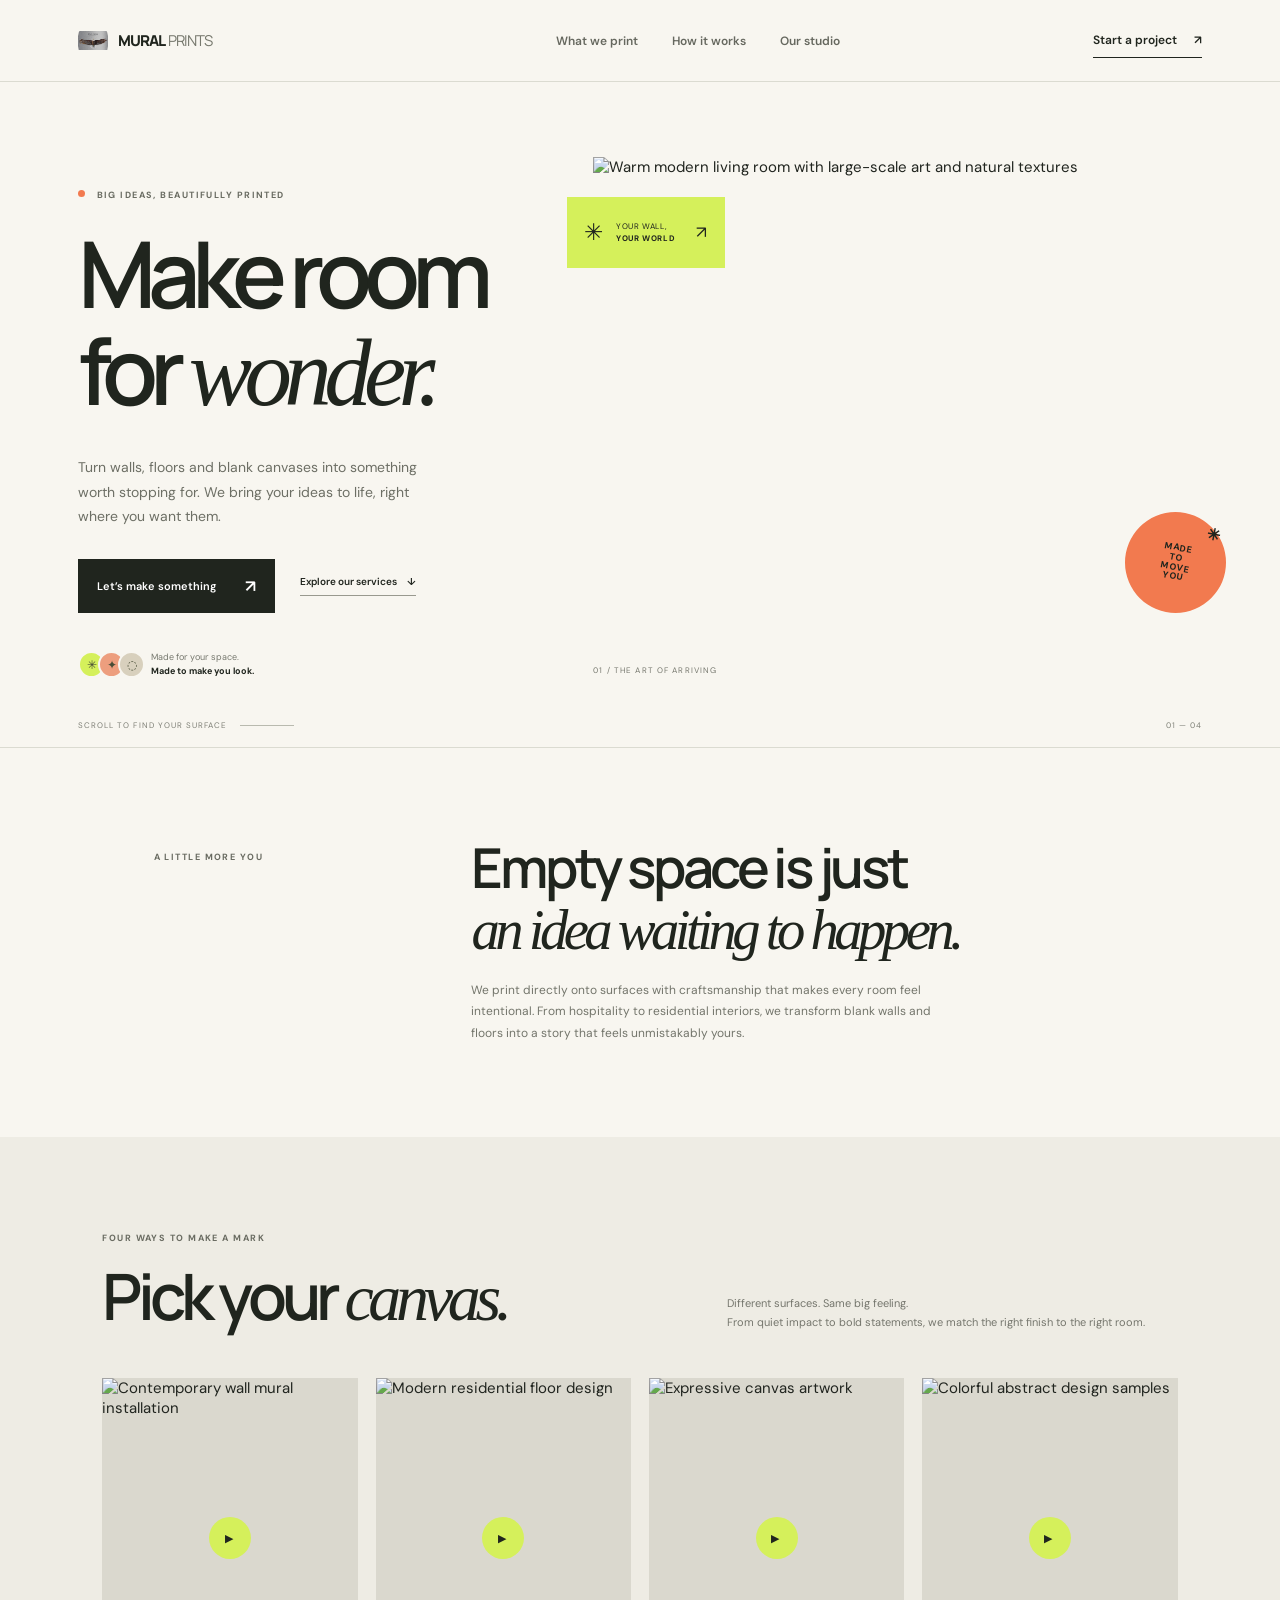
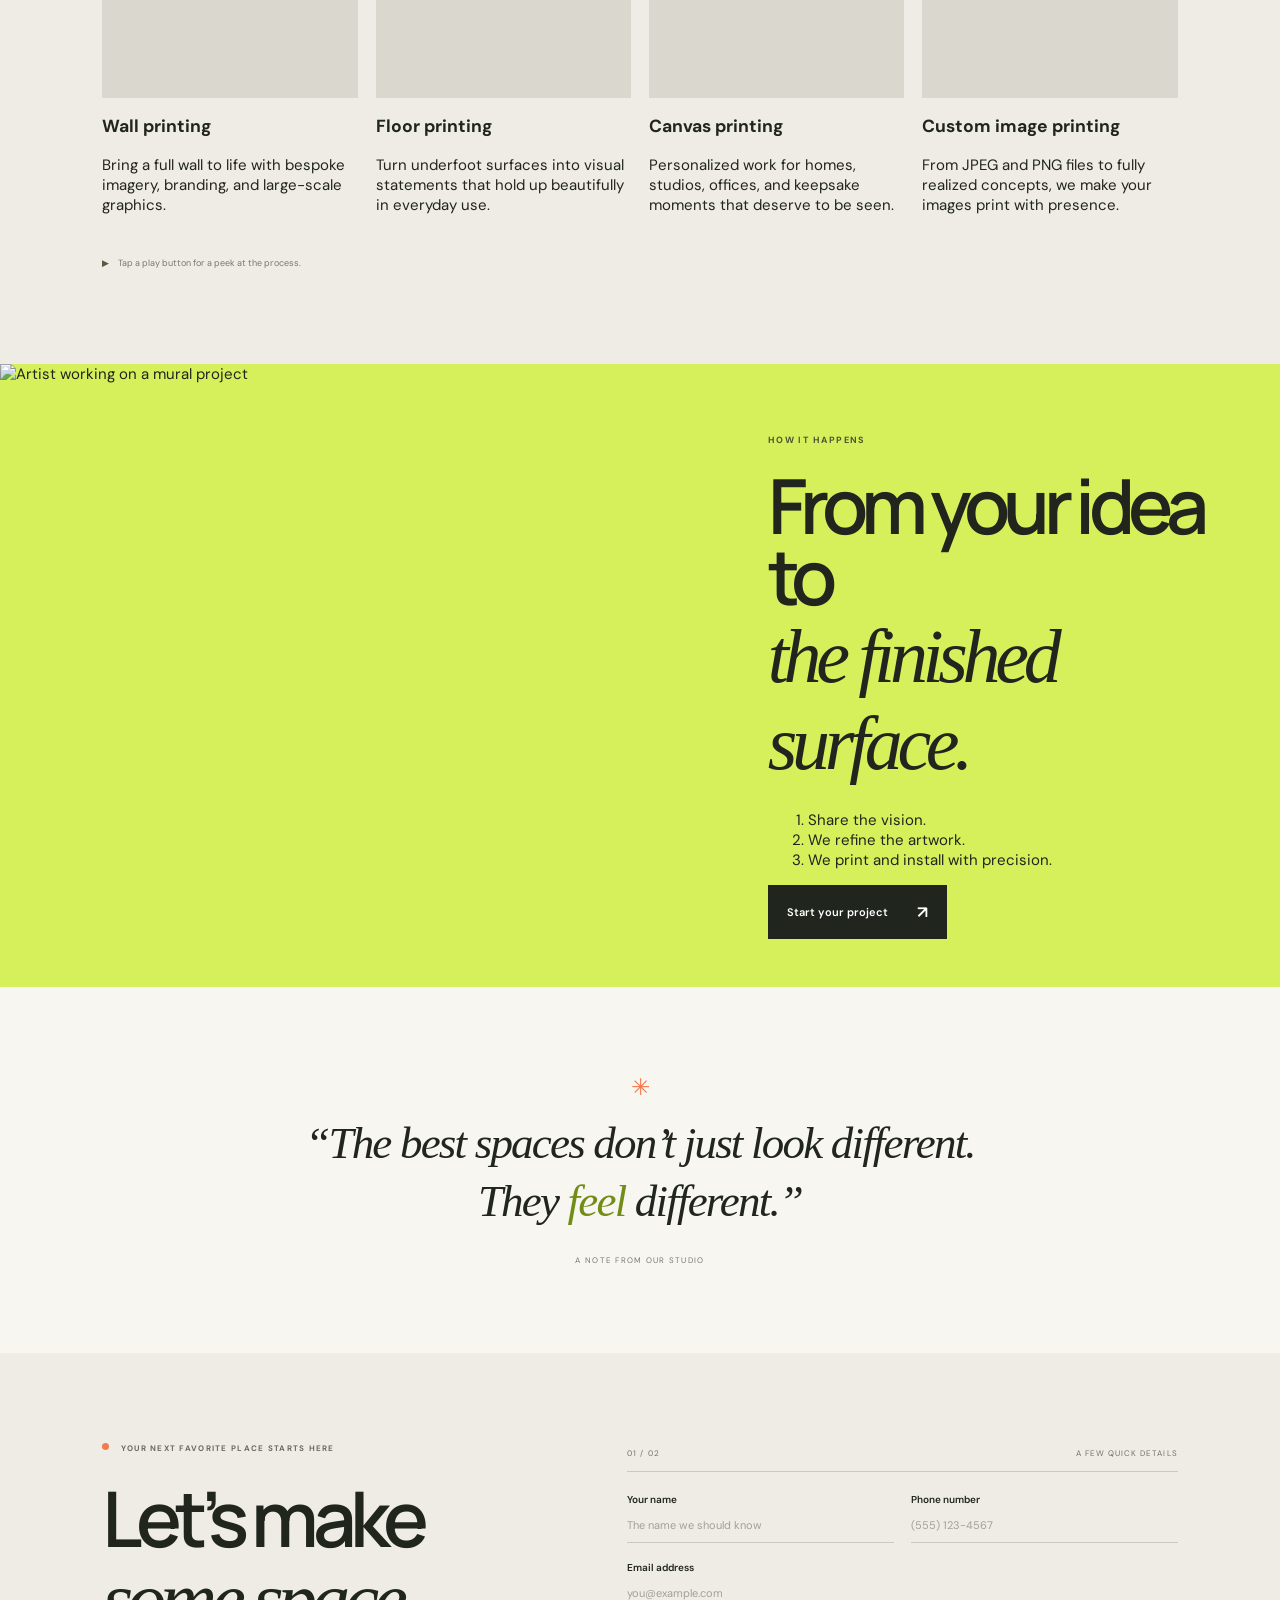
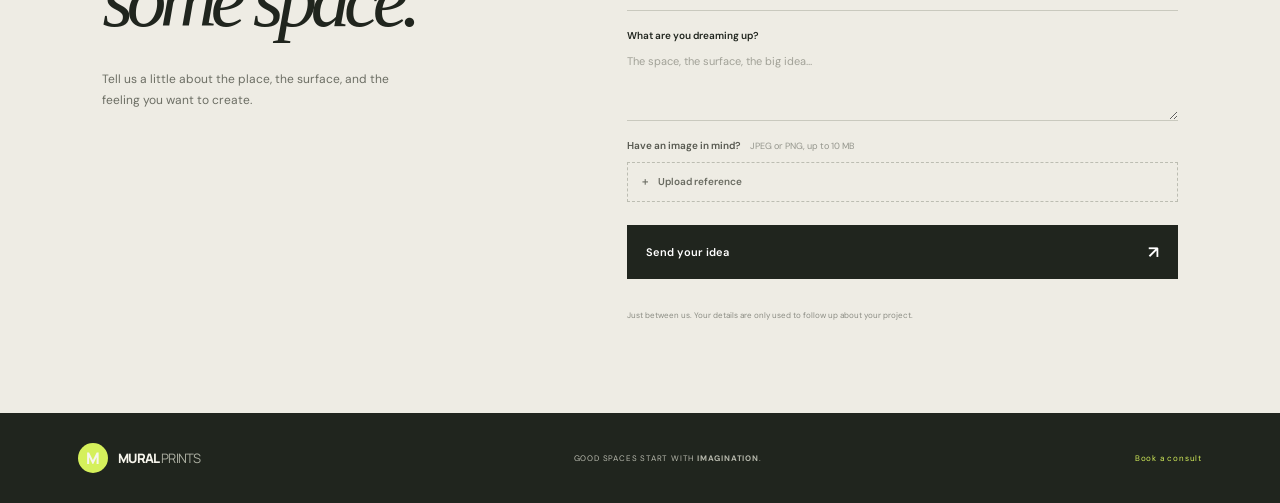
==== index.html @ 048e26c7 "Update index.html" ====
<!doctype html>
<html lang="en">
<head>
  <meta charset="utf-8">
  <meta name="viewport" content="width=device-width, initial-scale=1">
  <meta name="theme-color" content="#f8f6f0">
  <meta name="description" content="Make your space unforgettable with custom wall printing, floor printing, canvas prints and JPEG or PNG image printing for homes, businesses and events.">
  <meta name="robots" content="index,follow,max-image-preview:large">
  <meta name="google-site-verification" content="SPUwpQ3qnTfaF0KHUL4srPSR6LmyElLJJdgHsEzLE5g" />
  <meta property="og:type" content="website">
  <meta property="og:site_name" content="Mural Prints">
  <meta property="og:title" content="Mural Prints — Custom Wall, Floor & Canvas Printing">
  <meta property="og:description" content="Turn walls, floors and blank canvases into something worth stopping for. Bring your image or your big idea.">
  <meta property="og:image" content="https://images.unsplash.com/photo-1600210492486-724fe5c67fb0?auto=format&fit=crop&w=1200&h=630&q=85">
  <meta name="twitter:card" content="summary_large_image">
  <!-- Replace with the final public website URL before launch. -->
  <link rel="canonical" href="https://mural-prints.com/">
  <title>Mural Prints | Custom Wall, Floor &amp; Canvas Printing</title>
  <script type="application/ld+json">
  {
    "@context": "https://schema.org",
    "@type": "HomeAndConstructionBusiness",
    "name": "Mural Prints",
    "description": "Custom wall printing, floor printing, canvas printing and image printing for homes, businesses and events.",
    "url": "https://mural-prints.com/",
    "image": "https://images.unsplash.com/photo-1600210492486-724fe5c67fb0?auto=format&fit=crop&w=1200&h=630&q=85",
    "priceRange": "$$",
    "hasOfferCatalog": {
      "@type": "OfferCatalog",
      "name": "Custom printing services",
      "itemListElement": [
        {"@type":"Offer","itemOffered":{"@type":"Service","name":"Wall printing","description":"Custom artwork printed directly on interior walls.","subjectOf":{"@type":"VideoObject","name":"Wall printing — a new perspective","contentUrl":"https://mural-prints.com/videos/Car.mp4"}}},
        {"@type":"Offer","itemOffered":{"@type":"Service","name":"Floor printing","description":"Custom artwork printed on suitable floor surfaces.","subjectOf":{"@type":"VideoObject","name":"Floor printing — make every step count","contentUrl":"https://mural-prints.com/videos/Floral.mp4"}}},
        {"@type":"Offer","itemOffered":{"@type":"Service","name":"Canvas printing","description":"Personalized artwork and photos printed on canvas.","subjectOf":{"@type":"VideoObject","name":"Canvas printing — art made personal","contentUrl":"https://mural-prints.com/videos/Horses.mp4"}}},
        {"@type":"Offer","itemOffered":{"@type":"Service","name":"Custom image printing","description":"Custom printing from customer-supplied JPEG and PNG images.","subjectOf":{"@type":"VideoObject","name":"Custom printing — your image, your way","contentUrl":"https://mural-prints.com/videos/Spiderman.MP4"}}}
      ]
    }
  }
  </script>
  <link rel="preconnect" href="https://fonts.googleapis.com">
  <link rel="preconnect" href="https://fonts.gstatic.com" crossorigin>
  <link href="https://fonts.googleapis.com/css2?family=DM+Sans:wght@400;500;600;700&family=Manrope:wght@400;500;600;700;800&display=swap" rel="stylesheet">
  <link rel="stylesheet" href="styles.css">
  <link rel="stylesheet" href="modal-styles.css">
</head>
<body>
  <header class="site-header">
    
    <a class="brand" href="#home" aria-label="Mural Prints home"><img src="images/Eagle_GrayBG.jpg" alt="Mural Prints eagle logo" style="width:30px;height:30px;object-fit:contain;border-radius:10px;display:block;"><span>MURAL<span class="brand-light">PRINTS</span></span></a>
    <nav class="main-nav" aria-label="Main navigation"><a href="#services">What we print</a><a href="#process">How it works</a><a href="#about">Our studio</a></nav>
    <a class="header-cta" href="#inquiry">Start a project <span aria-hidden="true">↗</span></a>
    <button class="menu-toggle" aria-label="Open navigation" aria-expanded="false"><span></span><span></span></button>
  </header>

  <main>
    <section class="hero" id="home">
      <div class="hero-copy">
        <p class="eyebrow"><span class="eyebrow-dot"></span> BIG IDEAS, BEAUTIFULLY PRINTED</p>
        <h1>Make room<br>for <span>wonder.</span></h1>
        <p class="hero-text">Turn walls, floors and blank canvases into something worth stopping for. We bring your ideas to life, right where you want them.</p>
        <div class="hero-actions"><a class="button button-dark" href="#inquiry">Let’s make something <span>↗</span></a><a class="text-link" href="#services">Explore our services <span>↓</span></a></div>
        <div class="hero-note"><div class="avatar-stack"><span>✳</span><span>✦</span><span>◌</span></div><span>Made for your space.<br><strong>Made to make you look.</strong></span></div>
      </div>
      <div class="hero-art" aria-label="Colorful mural artwork on an interior wall">
        <img src="https://images.unsplash.com/photo-1600210492486-724fe5c67fb0?auto=format&fit=crop&w=1500&q=85" alt="Warm modern living room with large-scale art and natural textures">
        <div class="art-label"><span class="label-star">✳</span><span>YOUR WALL,<br><strong>YOUR WORLD</strong></span><span class="label-arrow">↗</span></div>
        <div class="hero-stamp"><span>MADE<br>TO<br>MOVE<br>YOU</span><span class="stamp-spark">✳</span></div>
        <div class="image-caption">01 / THE ART OF ARRIVING</div>
      </div>
      <div class="hero-bottom"><span>SCROLL TO FIND YOUR SURFACE</span><span class="scroll-line"></span><span>01 — 04</span></div>
    </section>

    <section class="intro strip" id="about"><p class="eyebrow">A LITTLE MORE YOU</p><div><h2>Empty space is just<br><span>an idea waiting to happen.</span></h2><p>We print directly onto surfaces with craftsmanship that makes every room feel intentional. From hospitality to residential interiors, we transform blank walls and floors into a story that feels unmistakably yours.</p></div></section>

    <section class="services section-pad" id="services" aria-labelledby="services-title">
      <div class="section-heading"><div><p class="eyebrow">FOUR WAYS TO MAKE A MARK</p><h2 id="services-title">Pick your <span>canvas.</span></h2></div><p>Different surfaces. Same big feeling.<br>From quiet impact to bold statements, we match the right finish to the right room.</p></div>
      <div class="service-grid">
        <article class="service-card service-wall"><div class="service-photo"><img src="https://images.unsplash.com/photo-1616486338812-3dadae4b4ace?auto=format&fit=crop&w=1000&q=85" alt="Contemporary wall mural installation"><button class="play-button" type="button" data-video="wall" aria-label="Play wall printing video">▶</button></div><div class="service-copy"><h3>Wall printing</h3><p>Bring a full wall to life with bespoke imagery, branding, and large-scale graphics.</p></div></article>
        <article class="service-card service-floor"><div class="service-photo"><img src="https://images.unsplash.com/photo-1600607687939-ce8a6c25118c?auto=format&fit=crop&w=1000&q=85" alt="Modern residential floor design"><button class="play-button" type="button" data-video="floor" aria-label="Play floor printing video">▶</button></div><div class="service-copy"><h3>Floor printing</h3><p>Turn underfoot surfaces into visual statements that hold up beautifully in everyday use.</p></div></article>
        <article class="service-card service-canvas"><div class="service-photo"><img src="https://images.unsplash.com/photo-1579783902614-a3fb3927b6a5?auto=format&fit=crop&w=1000&q=85" alt="Expressive canvas artwork"><button class="play-button" type="button" data-video="canvas" aria-label="Play canvas printing video">▶</button></div><div class="service-copy"><h3>Canvas printing</h3><p>Personalized work for homes, studios, offices, and keepsake moments that deserve to be seen.</p></div></article>
        <article class="service-card service-custom"><div class="service-photo"><img src="https://images.unsplash.com/photo-1549490349-8643362247b5?auto=format&fit=crop&w=1000&q=85" alt="Colorful abstract design samples"><button class="play-button" type="button" data-video="custom" aria-label="Play custom image printing video">▶</button></div><div class="service-copy"><h3>Custom image printing</h3><p>From JPEG and PNG files to fully realized concepts, we make your images print with presence.</p></div></article>
      </div>
      <p class="video-note"><span class="play-mini">▶</span> Tap a play button for a peek at the process.</p>
    </section>

    <section class="feature" id="process"><div class="feature-image"><img src="https://images.unsplash.com/photo-1561214115-f2f134cc4912?auto=format&fit=crop&w=1300&q=85" alt="Artist working on a mural project"></div><div class="feature-copy"><p class="eyebrow">HOW IT HAPPENS</p><h2>From your idea to<br><span>the finished surface.</span></h2><ol><li>Share the vision.</li><li>We refine the artwork.</li><li>We print and install with precision.</li></ol><a class="button button-dark" href="#inquiry">Start your project <span>↗</span></a></div></section>

    <section class="statement"><span class="statement-star">✳</span><p>“The best spaces don’t just look different.<br>They <em>feel</em> different.”</p><span class="statement-sign">A NOTE FROM OUR STUDIO</span></section>

    <section class="inquiry section-pad" id="inquiry">
      <div class="inquiry-intro"><p class="eyebrow"><span class="eyebrow-dot"></span> YOUR NEXT FAVORITE PLACE STARTS HERE</p><h2>Let’s make<br><span>some space.</span></h2><p>Tell us a little about the place, the surface, and the feeling you want to create.</p></div>
      <form class="inquiry-form" id="inquiry-form">
        <div class="form-heading"><span>01 / 02</span><span>A FEW QUICK DETAILS</span></div>
        <div class="form-row"><label>Your name<input name="name" type="text" placeholder="The name we should know" autocomplete="name" required></label><label>Phone number<input name="phone" type="tel" placeholder="(555) 123-4567" autocomplete="tel" required></label></div>
        <label>Email address<input name="email" type="email" placeholder="you@example.com" autocomplete="email" required></label>
        <label>What are you dreaming up?<textarea name="requirements" rows="4" placeholder="The space, the surface, the big idea…" required></textarea></label>
        <label class="upload-label">Have an image in mind? <span>JPEG or PNG, up to 10 MB</span><input id="image-file" type="file" accept="image/jpeg,image/png"><span class="upload-control">＋ <span>Upload reference</span></span></label>
        <button class="button button-dark submit-button" type="submit">Send your idea <span>↗</span></button>
        <p class="form-status" id="form-status" role="status" aria-live="polite"></p>
        <p class="privacy-note">Just between us. Your details are only used to follow up about your project.</p>
      </form>
    </section>
  </main>

  <footer class="site-footer"><a class="brand footer-brand" href="#home"><span class="brand-mark">M</span><span>MURAL<span class="brand-light">PRINTS</span></span></a><span>GOOD SPACES START WITH <strong>IMAGINATION</strong>.</span><a href="#inquiry">Book a consult</a></footer>

  <dialog class="video-dialog" id="video-dialog"><button class="dialog-close" aria-label="Close video">×</button><div id="video-frame"></div><p id="video-caption"></p></dialog>
  <script src="https://cdn.jsdelivr.net/npm/@supabase/supabase-js@2"></script>
  <script src="config.js"></script>
  <script src="app.js"></script>
</body>
</html>
---- styles.css ----
:root{--ink:#20251e;--paper:#f8f6f0;--lime:#d5f05b;--muted:#74766d;--line:#dbdbd1;--orange:#f27a4f;--serif:Georgia,'Times New Roman',serif;--sans:'DM Sans',Arial,sans-serif;--display:'Manrope','DM Sans',sans-serif}*{box-sizing:border-box}html{scroll-behavior:smooth}body{margin:0;background:var(--paper);color:var(--ink);font-family:var(--sans);font-size:15px}a{color:inherit;text-decoration:none}button,input,textarea{font:inherit}.site-header{height:82px;padding:0 6.1%;display:flex;align-items:center;justify-content:space-between;border-bottom:1px solid var(--line);position:relative;z-index:10;background:var(--paper)}.brand{display:flex;align-items:center;gap:10px;font:800 15px var(--display);letter-spacing:-.06em}.brand-mark{display:grid;place-items:center;width:30px;height:30px;background:var(--lime);border-radius:50%;font:800 16px var(--display)}.brand-light{font-weight:400;color:#77796e;margin-left:2px}.main-nav{display:flex;gap:34px;margin-left:90px}.main-nav a,.header-cta{font-size:12px;font-weight:600}.main-nav a{color:#66685f;transition:color .2s}.main-nav a:hover,.text-link:hover{color:#778d20}.header-cta{border-bottom:1px solid var(--ink);padding:9px 0}.header-cta span{margin-left:14px}.menu-toggle{display:none;background:none;border:0}.hero{min-height:665px;padding:75px 6.1% 62px;display:grid;grid-template-columns:.86fr 1.14fr;position:relative;gap:5%}.hero-copy{padding:32px 0 55px;position:relative}.eyebrow{font-size:9px;letter-spacing:.16em;font-weight:700;color:#696b61;margin:0 0 27px}.eyebrow-dot{display:inline-block;width:7px;height:7px;background:var(--orange);border-radius:50%;margin-right:8px;vertical-align:1px}.hero h1,.inquiry h2{font:600 clamp(60px,7.2vw,103px)/.98 var(--display);letter-spacing:-.085em;margin:0 0 27px}.hero h1 span,.section-heading h2 span,.intro h2 span,.inquiry h2 span{font:italic 500 1.03em var(--serif);letter-spacing:-.08em}.hero-text{max-width:370px;line-height:1.75;color:#6d6f65;font-size:14px}.hero-actions{display:flex;align-items:center;gap:25px;margin-top:30px}.button{border:0;display:inline-flex;align-items:center;justify-content:space-between;gap:29px;padding:16px 19px;font-size:11px;font-weight:600;cursor:pointer;transition:transform .2s,background .2s}.button:hover{transform:translateY(-2px)}.button-dark{background:var(--ink);color:white}.button-dark:hover{background:#3b4432}.button span{font-size:17px}.text-link{font-size:10px;font-weight:600;border-bottom:1px solid #99998f;padding-bottom:7px}.text-link span{margin-left:8px}.hero-note{position:absolute;bottom:7px;display:flex;align-items:center;gap:13px;color:#77796f;font-size:9px;line-height:1.5}.hero-note strong{color:var(--ink)}.avatar-stack{display:flex}.avatar-stack span{width:27px;height:27px;border-radius:50%;display:grid;place-items:center;background:var(--lime);border:2px solid var(--paper);margin-right:-7px;font-size:12px;color:#474d36}.avatar-stack span:nth-child(2){background:#ed9e7e}.avatar-stack span:nth-child(3){background:#d8d0bd}.hero-art{position:relative;min-height:485px;align-self:start}.hero-art>img{width:100%;height:495px;object-fit:cover;display:block;filter:saturate(.8)}.art-label{position:absolute;left:-26px;top:40px;background:var(--lime);padding:18px 17px;display:flex;align-items:center;gap:12px;font-size:8px;letter-spacing:.08em;line-height:1.5}.label-star{font-size:23px}.label-arrow{font-size:17px;margin-left:9px}.hero-stamp{position:absolute;right:-24px;bottom:39px;width:101px;height:101px;border-radius:50%;background:var(--orange);display:flex;flex-direction:column;justify-content:center;align-items:center;transform:rotate(11deg);font-size:9px;line-height:1.1;font-weight:700;letter-spacing:.07em;text-align:center}.stamp-spark{position:absolute;top:8px;right:11px;font-size:16px}.image-caption{position:absolute;bottom:-23px;left:0;font-size:8px;letter-spacing:.14em;color:#77796f}.hero-bottom{position:absolute;bottom:17px;left:6.1%;right:6.1%;display:flex;align-items:center;gap:13px;font-size:8px;letter-spacing:.13em;color:#7f8077}.scroll-line{width:54px;height:1px;background:#b9baaf}.hero-bottom span:last-child{margin-left:auto}.strip{padding:90px 12% 92px;border-top:1px solid var(--line);display:grid;grid-template-columns:1fr 2.1fr .25fr;gap:7%;align-items:start}.strip .eyebrow{margin-top:13px}.intro h2{font:600 clamp(36px,4.3vw,57px)/1.07 var(--display);letter-spacing:-.065em;margin:0 0 18px}.intro h2 span{font-weight:400}.intro>div p{max-width:480px;line-height:1.8;font-size:12px;color:#73756b;margin:0}.intro-star{font-size:49px;color:#8ba629}.section-pad{padding:95px 8%}.services{background:#eeece4}.section-heading{display:flex;justify-content:space-between;align-items:end;margin-bottom:42px}.section-heading .eyebrow{margin-bottom:16px}.section-heading h2{font:600 clamp(42px,5vw,64px)/1 var(--display);letter-spacing:-.075em;margin:0}.section-heading h2 span{font-weight:400}.section-heading>p{font-size:11px;line-height:1.7;color:#75766d;margin:0 3% 4px 0}.service-grid{display:grid;grid-template-columns:repeat(4,1fr);gap:18px}.service-card{min-width:0}.service-photo{height:320px;position:relative;overflow:hidden;background:#dad8ce}.service-photo>img{width:100%;height:100%;object-fit:cover;transition:transform .55s;filter:saturate(.78)}.service-card:hover .service-photo>img{transform:scale(1.04)}.card-index{position:absolute;left:13px;top:13px;font-size:9px;color:white;letter-spacing:.08em}.photo-chip{position:absolute;top:12px;right:10px;background:var(--paper);padding:7px 9px;font-size:7px;letter-spacing:.08em}.play-button{position:absolute;left:50%;top:50%;transform:translate(-50%,-50%);width:42px;height:42px;border:0;border-radius:50%;background:var(--lime);color:var(--ink);font-size:11px;padding-left:3px;cursor:pointer;transition:scale .2s}.play-button:hover{scale:1.12}.service-meta{display:flex;justify-content:space-between;align-items:center;padding:15px 1px 0}.service-meta h3{font:600 17px var(--display);letter-spacing:-.04em;margin:0 0 5px}.service-meta p{font-size:10px;color:#77796f;margin:0}.service-meta>a{display:grid;place-items:center;width:30px;height:30px;border:1px solid #c9c9be;border-radius:50%;font-size:14px;transition:background .2s}.service-meta>a:hover{background:var(--lime);border-color:var(--lime)}.video-note{font-size:9px;color:#77796f;margin:27px 0 0}.play-mini{color:#555b40;margin-right:7px}.feature{min-height:620px;background:var(--lime);display:grid;grid-template-columns:1.08fr .92fr}.feature-image{position:relative;min-height:620px}.feature-image img{width:100%;height:100%;position:absolute;object-fit:cover;filter:saturate(.72)}.feature-tag{position:absolute;bottom:27px;left:28px;background:var(--paper);padding:13px 15px;font-size:8px;line-height:1.5;font-weight:700;letter-spacing:.08em}.feature-copy{padding:70px 11% 48px 13%;position:relative}.feature-copy .eyebrow{color:#4b5436;margin-bottom:24px}.feature-copy h2{font:600 clamp(49px,6vw,76px)/.94 var(--display);letter-spacing:-.085em;margin:0 0 23px}.feature-copy h2 span{font:italic 500 1em var(--serif);letter-spacing:-.07em}.feature-copy>p:not(.eyebrow){font-size:12px;line-height:1.75;max-width:310px;color:#545a43}.dark-link{display:inline-block;margin-top:12px;border-color:#7e8956}.process-steps{display:flex;gap:31px;position:absolute;bottom:39px;left:13%;right:8%;border-top:1px solid #aabe59;padding-top:14px}.process-steps div{display:flex;flex-direction:column;gap:8px}.process-steps span{font-size:8px;color:#69743c}.process-steps strong{font-size:10px}.statement{padding:85px 15%;text-align:center;position:relative}.statement p{font:italic 500 clamp(27px,3.8vw,45px)/1.3 var(--serif);letter-spacing:-.04em;margin:12px 0 17px}.statement p em{color:#718c17}.statement-star{font-size:23px;color:var(--orange)}.statement-sign{font-size:8px;letter-spacing:.16em;color:#77796f}.inquiry{background:#eeece4;display:grid;grid-template-columns:.85fr 1.15fr;gap:11%;padding-top:90px;padding-bottom:93px}.inquiry-intro{position:relative}.inquiry-intro .eyebrow{font-size:8px}.inquiry h2{font-size:clamp(55px,6vw,80px);margin:0 0 24px}.inquiry-intro>p:not(.eyebrow){max-width:320px;font-size:12px;line-height:1.8;color:#6c6e64}.inquiry-doodle{position:absolute;left:12px;bottom:3px;font-size:53px;color:var(--orange);transform:rotate(-12deg)}.inquiry-doodle span{font:700 8px/1.35 var(--sans);letter-spacing:.1em;color:var(--ink);display:inline-block;vertical-align:middle;margin-left:4px}.inquiry-form{padding-top:5px}.form-heading{display:flex;justify-content:space-between;border-bottom:1px solid #c9c9be;padding:0 0 13px;margin-bottom:21px;font-size:8px;letter-spacing:.13em;color:#71736a}.inquiry-form>label,.form-row label{display:block;font-size:10px;font-weight:600;margin-bottom:18px}.form-row{display:grid;grid-template-columns:1fr 1fr;gap:17px}.inquiry-form input:not([type=file]),.inquiry-form textarea{display:block;width:100%;border:0;border-bottom:1px solid #c9c9be;background:transparent;padding:12px 0 10px;outline:none;color:var(--ink);font-size:11px;resize:vertical;border-radius:0}.inquiry-form input:focus,.inquiry-form textarea:focus{border-color:#899d30}.inquiry-form input::placeholder,.inquiry-form textarea::placeholder{color:#a1a197;font-weight:400}.upload-label{color:#55574e!important;position:relative}.upload-label>span:first-of-type{font-size:9px;color:#94958c;font-weight:400;margin-left:7px}.upload-label input{position:absolute;width:1px;height:1px;opacity:0}.upload-control{display:flex;align-items:center;gap:8px;border:1px dashed #bcbdb2;padding:12px;margin-top:10px;font-size:10px;color:#696b61;cursor:pointer}.upload-label:focus-within .upload-control,.upload-control:hover{border-color:#768c23}.submit-button{width:100%;margin-top:5px}.form-status{min-height:18px;font-size:10px;margin:10px 0 0;color:#627d13}.form-status.error{color:#b6422a}.privacy-note{font-size:8px;color:#8b8c83;margin:3px 0 0}.site-footer{background:var(--ink);color:#e9e9df;min-height:90px;padding:20px 6.1%;display:flex;align-items:center;justify-content:space-between}.footer-brand{color:#f6f5ec;font-size:13px}.footer-brand .brand-light{color:#adb0a3}.site-footer>span,.site-footer>a:last-of-type{font-size:8px;letter-spacing:.1em;color:#b7b9ad}.site-footer>a:last-of-type{color:var(--lime)}.video-dialog{border:0;padding:0;background:var(--ink);width:min(850px,92vw);max-width:none;color:white}.video-dialog::backdrop{background:rgba(16,19,15,.8)}.video-dialog iframe{width:100%;aspect-ratio:16/9;border:0;display:block}.video-dialog p{padding:0 20px 12px;font-size:11px;letter-spacing:.1em;text-transform:uppercase}.dialog-close{position:absolute;right:10px;top:8px;z-index:2;width:34px;height:34px;border:0;border-radius:50%;background:var(--lime);font-size:23px;cursor:pointer}.video-dialog:not([open]){display:none}@media(max-width:950px){.main-nav{margin-left:15px;gap:19px}.hero{padding-top:50px;grid-template-columns:.9fr 1.1fr;gap:4%}.hero-art>img{height:430px}.hero-art{min-height:430px}.service-grid{grid-template-columns:repeat(2,1fr);row-gap:28px}.service-photo{height:330px}.feature-copy{padding-left:10%;padding-right:7%}.inquiry{gap:7%}}@media(max-width:650px){.site-header{height:68px;padding:0 6%}.main-nav{display:none;position:absolute;top:68px;left:0;right:0;background:var(--paper);padding:22px 6%;margin:0;border-bottom:1px solid var(--line);flex-direction:column;gap:18px}.main-nav.open{display:flex}.header-cta{margin-left:auto;margin-right:20px;font-size:10px}.menu-toggle{width:23px;display:flex;flex-direction:column;gap:5px;padding:4px}.menu-toggle span{height:1px;width:18px;background:var(--ink)}.hero{display:flex;flex-direction:column;padding:42px 6% 65px;gap:35px}.hero-copy{padding:0 0 32px}.hero h1{font-size:73px}.hero-text{font-size:13px}.hero-note{bottom:-10px}.hero-art{width:92%;margin-left:auto;min-height:360px}.hero-art>img{height:360px}.art-label{left:-20px;top:20px;padding:13px}.hero-stamp{right:-17px;bottom:25px;width:83px;height:83px;font-size:8px}.hero-bottom{left:6%;right:6%;bottom:17px}.strip{padding:62px 8%;display:block}.strip .eyebrow{margin:0 0 22px}.intro h2{font-size:43px}.intro>div p{font-size:11px}.intro-star{display:none}.section-pad{padding:66px 6%}.section-heading{display:block;margin-bottom:28px}.section-heading h2{font-size:49px}.section-heading>p{margin-top:13px}.service-grid{gap:25px 12px}.service-photo{height:245px}.photo-chip{font-size:6px;padding:6px}.service-meta h3{font-size:14px}.service-meta p{font-size:9px}.service-meta>a{width:26px;height:26px}.feature{display:flex;flex-direction:column}.feature-image{min-height:380px}.feature-copy{min-height:530px;padding:54px 8% 115px}.feature-copy h2{font-size:66px}.process-steps{left:8%;bottom:34px}.statement{padding:66px 8%}.statement p br{display:none}.inquiry{display:block;padding:66px 7%}.inquiry-intro{padding-bottom:76px}.inquiry h2{font-size:68px}.inquiry-doodle{bottom:15px}.form-row{gap:12px}.site-footer{padding:20px 6%;flex-wrap:wrap;gap:17px}.site-footer>span:nth-child(2){display:none}.footer-brand{font-size:12px}}@media(max-width:390px){.service-grid{grid-template-columns:1fr}.service-photo{height:310px}.form-row{grid-template-columns:1fr;gap:0}.hero h1{font-size:64px}.header-cta span{margin-left:5px}}
---- modal-styles.css ----
.video-dialog {
  position: fixed;
  inset: 50% auto auto 50%;
  transform: translate(-50%, -50%);
  width: min(90vw, 1100px);
  max-width: 90vw;
  max-height: 90vh;
  height: auto;
  padding: 0;
  border: none;
  border-radius: 12px;
  background: #000;
  display: flex;
  flex-direction: column;
  overflow: hidden;
  box-shadow: 0 20px 60px rgba(0, 0, 0, 0.5);
}

.video-dialog::backdrop {
  background: rgba(0, 0, 0, 0.85);
  backdrop-filter: blur(4px);
}

#video-frame {
  width: 100%;
  height: min(70vh, 620px);
  max-height: 70vh;
  overflow: hidden;
  display: flex;
  align-items: center;
  justify-content: center;
  background: #000;
  position: relative;
  flex-shrink: 0;
}

#video-frame video,
#video-frame iframe {
  width: 100%;
  height: 100%;
  display: block;
  object-fit: contain;
  border: 0;
}

#video-caption {
  flex-shrink: 0;
  padding: 10px 16px;
  margin: 0;
  color: #fff;
  background: rgba(0, 0, 0, 0.7);
  text-align: center;
  font-size: 14px;
  line-height: 1.4;
}

html:has(.video-dialog[open]),
body:has(.video-dialog[open]) {
  overflow: hidden;
}

@media (max-width: 768px) {
  .video-dialog {
    width: 100vw;
    max-width: 100vw;
    height: 100vh;
    max-height: 100vh;
    border-radius: 0;
    inset: 0;
    transform: none;
  }

  #video-frame {
    height: calc(100vh - 52px);
    max-height: calc(100vh - 52px);
  }
}
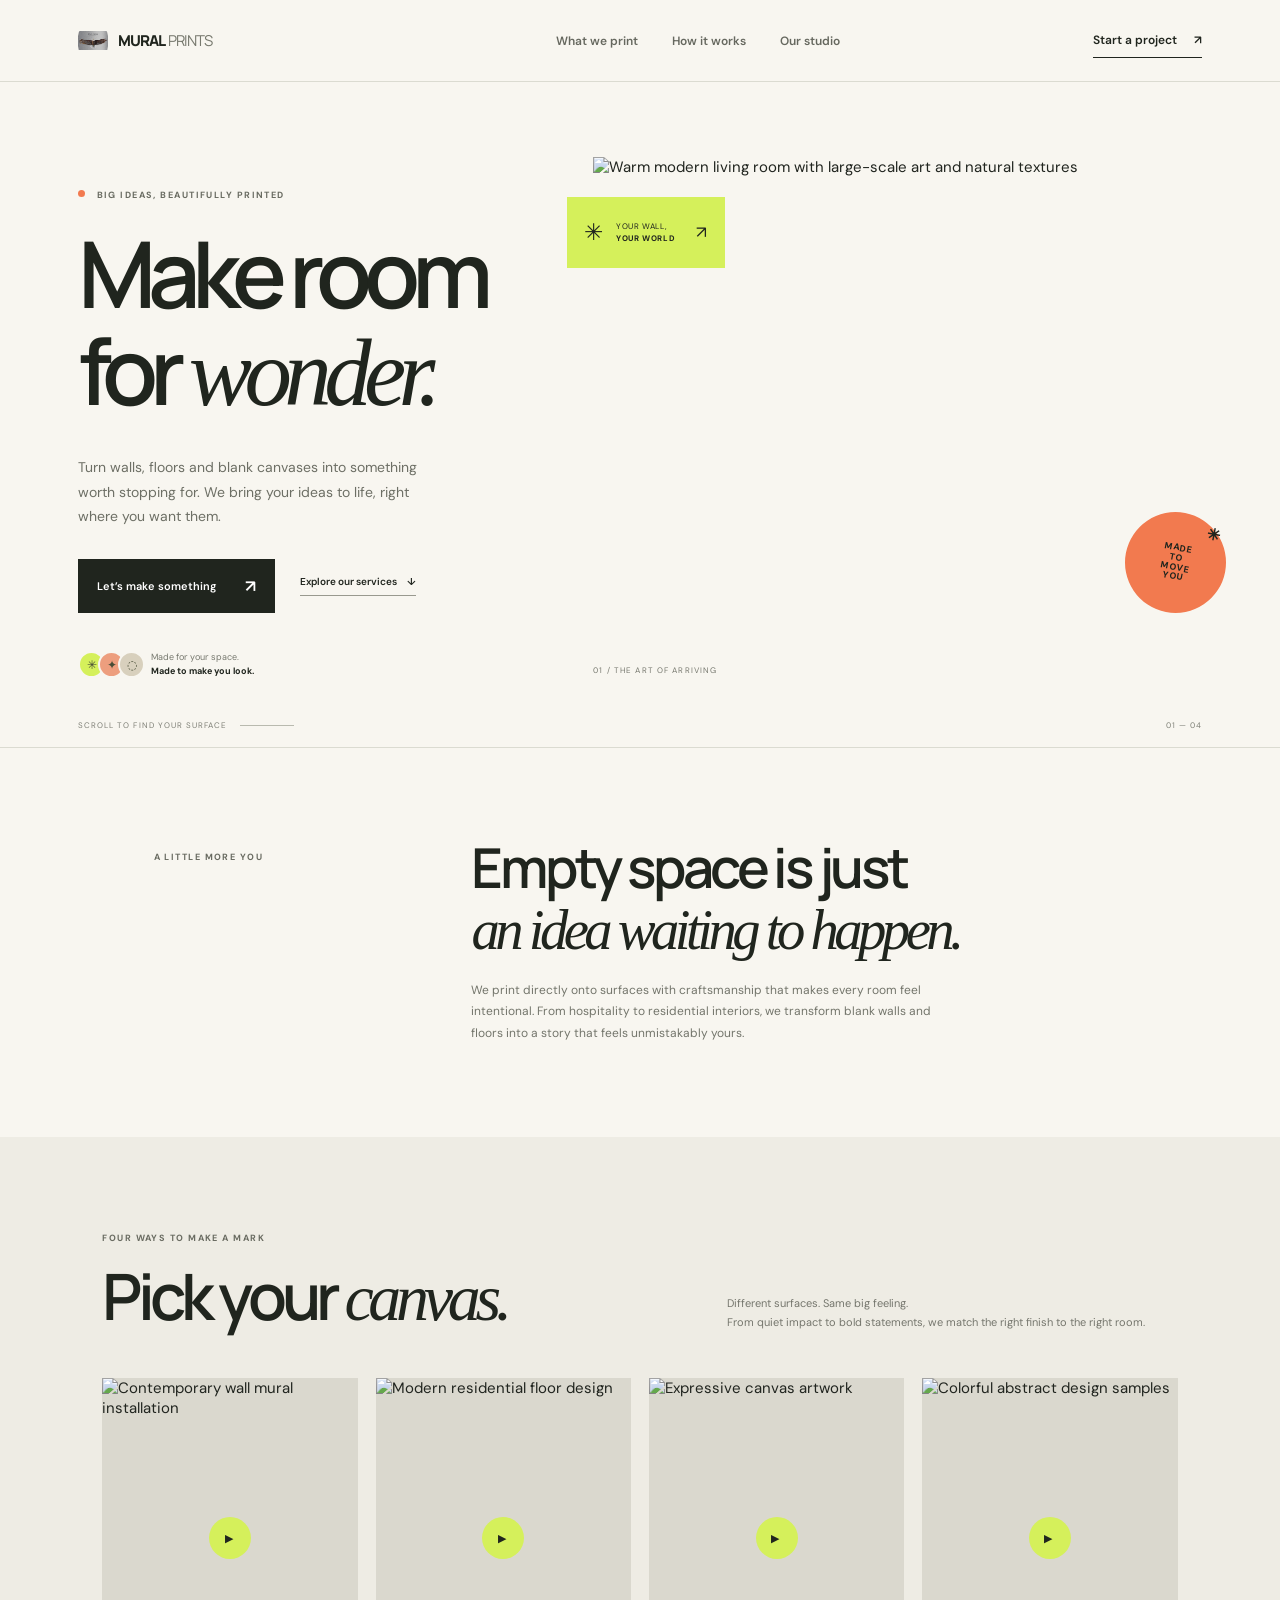
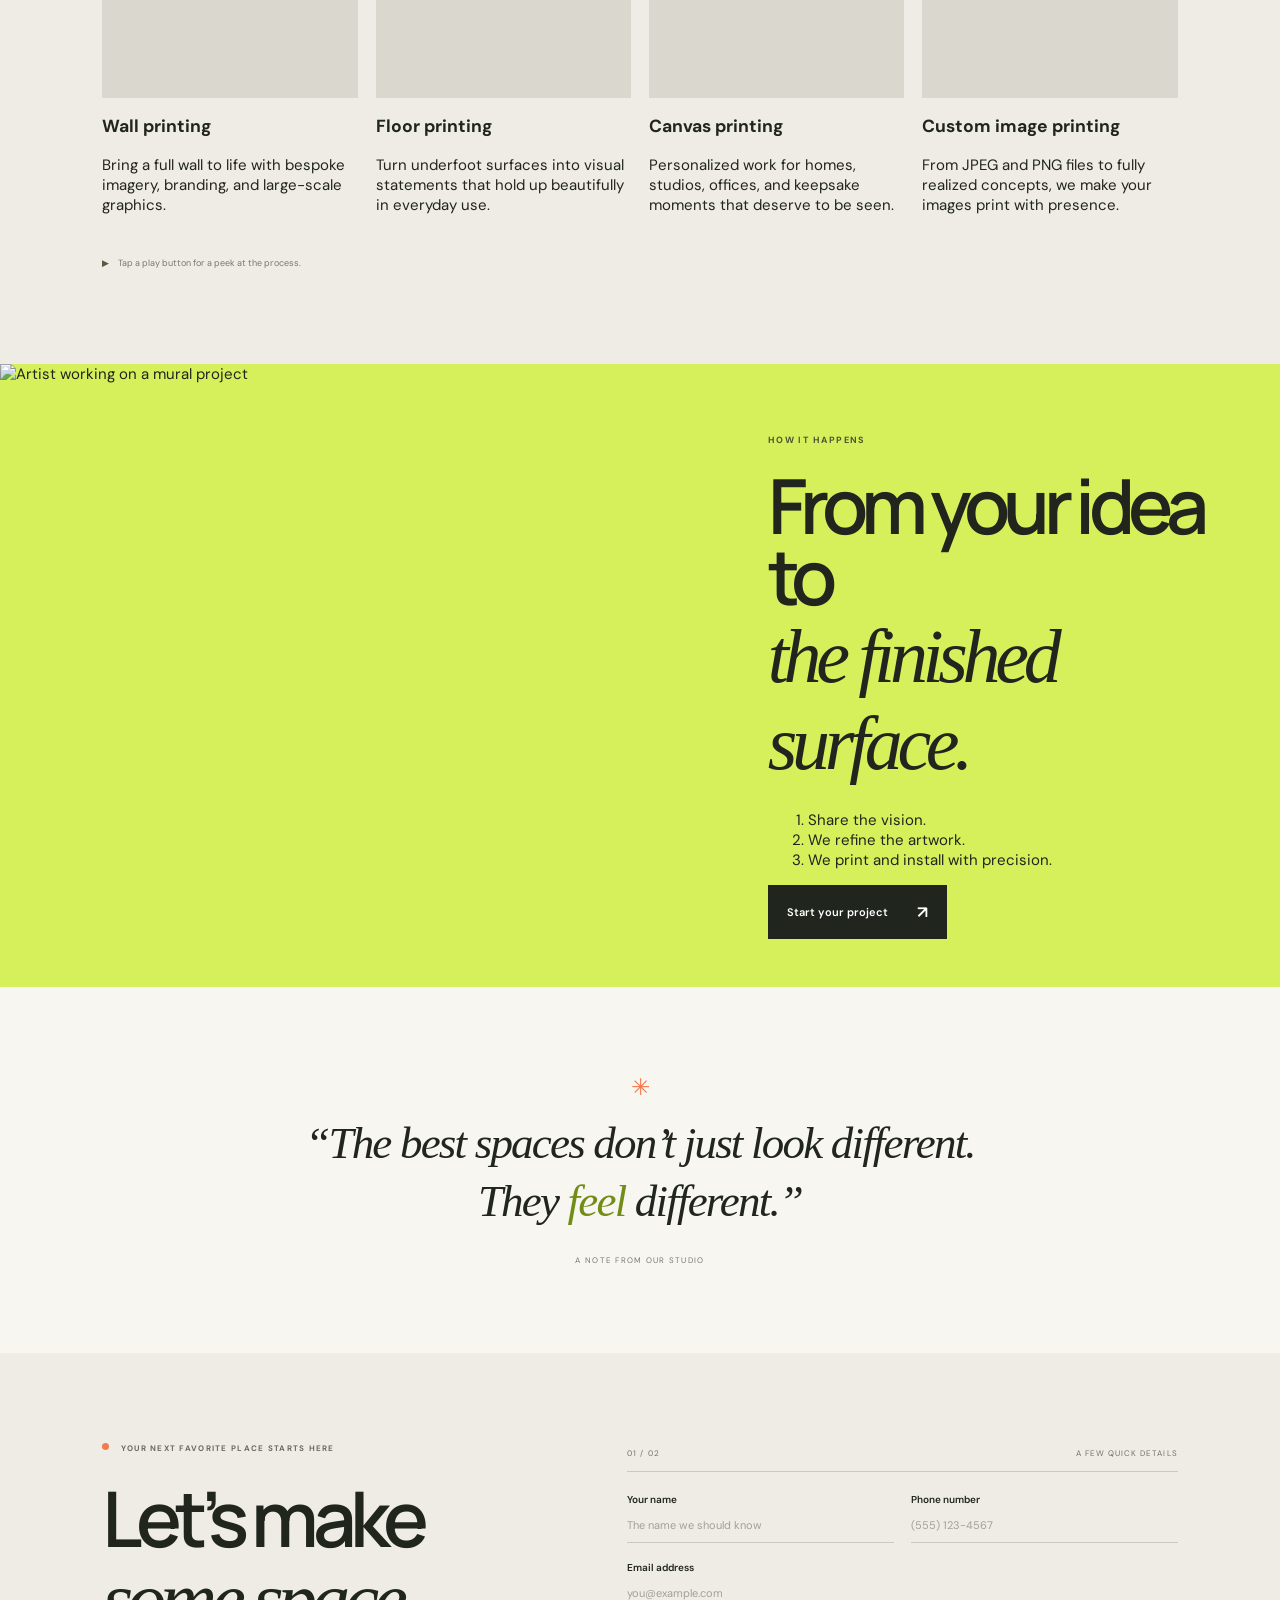
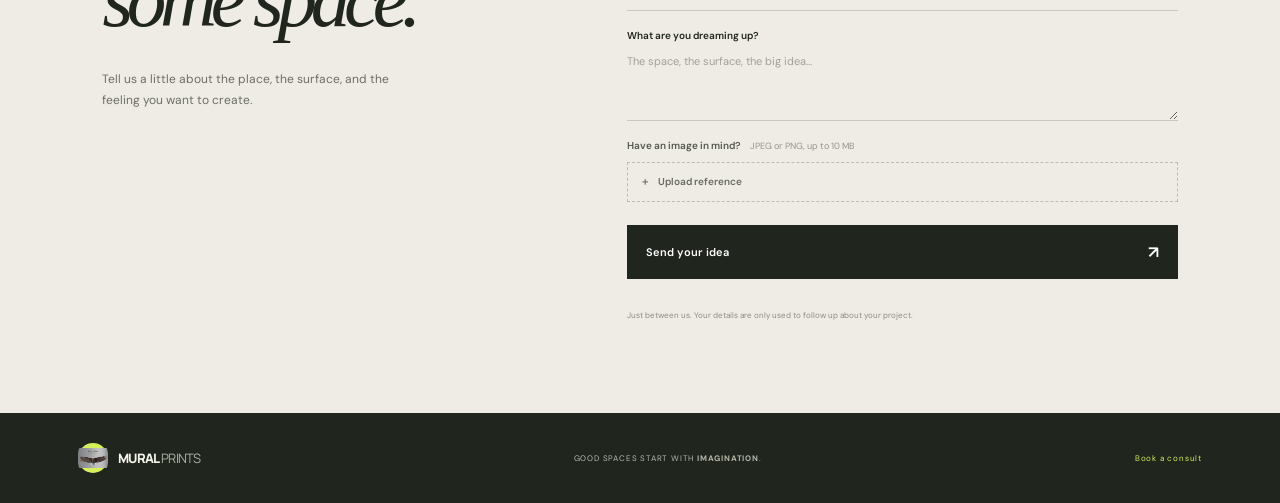
==== commit f54e73f3: "Update index.html" ====
--- a/index.html
+++ b/index.html
@@ -29,8 +29,8 @@
       "@type": "OfferCatalog",
       "name": "Custom printing services",
       "itemListElement": [
-        {"@type":"Offer","itemOffered":{"@type":"Service","name":"Wall printing","description":"Custom artwork printed directly on interior walls.","subjectOf":{"@type":"VideoObject","name":"Wall printing — a new perspective","contentUrl":"https://mural-prints.com/videos/Car.mp4"}}},
-        {"@type":"Offer","itemOffered":{"@type":"Service","name":"Floor printing","description":"Custom artwork printed on suitable floor surfaces.","subjectOf":{"@type":"VideoObject","name":"Floor printing — make every step count","contentUrl":"https://mural-prints.com/videos/Floral.mp4"}}},
+        {"@type":"Offer","itemOffered":{"@type":"Service","name":"Wall printing","description":"Custom artwork printed directly on interior walls.","subjectOf":{"@type":"VideoObject","name":"Wall printing — a new perspective","contentUrl":"https://mural-prints.com/videos/Floral.mp4"}}},
+        {"@type":"Offer","itemOffered":{"@type":"Service","name":"Floor printing","description":"Custom artwork printed on suitable floor surfaces.","subjectOf":{"@type":"VideoObject","name":"Floor printing — make every step count","contentUrl":"https://mural-prints.com/videos/Floral_Floor.mp4"}}},
         {"@type":"Offer","itemOffered":{"@type":"Service","name":"Canvas printing","description":"Personalized artwork and photos printed on canvas.","subjectOf":{"@type":"VideoObject","name":"Canvas printing — art made personal","contentUrl":"https://mural-prints.com/videos/Horses.mp4"}}},
         {"@type":"Offer","itemOffered":{"@type":"Service","name":"Custom image printing","description":"Custom printing from customer-supplied JPEG and PNG images.","subjectOf":{"@type":"VideoObject","name":"Custom printing — your image, your way","contentUrl":"https://mural-prints.com/videos/Spiderman.MP4"}}}
       ]
@@ -102,7 +102,7 @@
     </section>
   </main>
 
-  <footer class="site-footer"><a class="brand footer-brand" href="#home"><span class="brand-mark">M</span><span>MURAL<span class="brand-light">PRINTS</span></span></a><span>GOOD SPACES START WITH <strong>IMAGINATION</strong>.</span><a href="#inquiry">Book a consult</a></footer>
+  <footer class="site-footer"><a class="brand footer-brand" href="#home"><span class="brand-mark"><img src="images/Eagle_GrayBG.jpg" alt="Mural Prints eagle logo" style="width:30px;height:30px;object-fit:contain;border-radius:10px;display:block;"></span><span>MURAL<span class="brand-light">PRINTS</span></span></a><span>GOOD SPACES START WITH <strong>IMAGINATION</strong>.</span><a href="#inquiry">Book a consult</a></footer>
 
   <dialog class="video-dialog" id="video-dialog"><button class="dialog-close" aria-label="Close video">×</button><div id="video-frame"></div><p id="video-caption"></p></dialog>
   <script src="https://cdn.jsdelivr.net/npm/@supabase/supabase-js@2"></script>
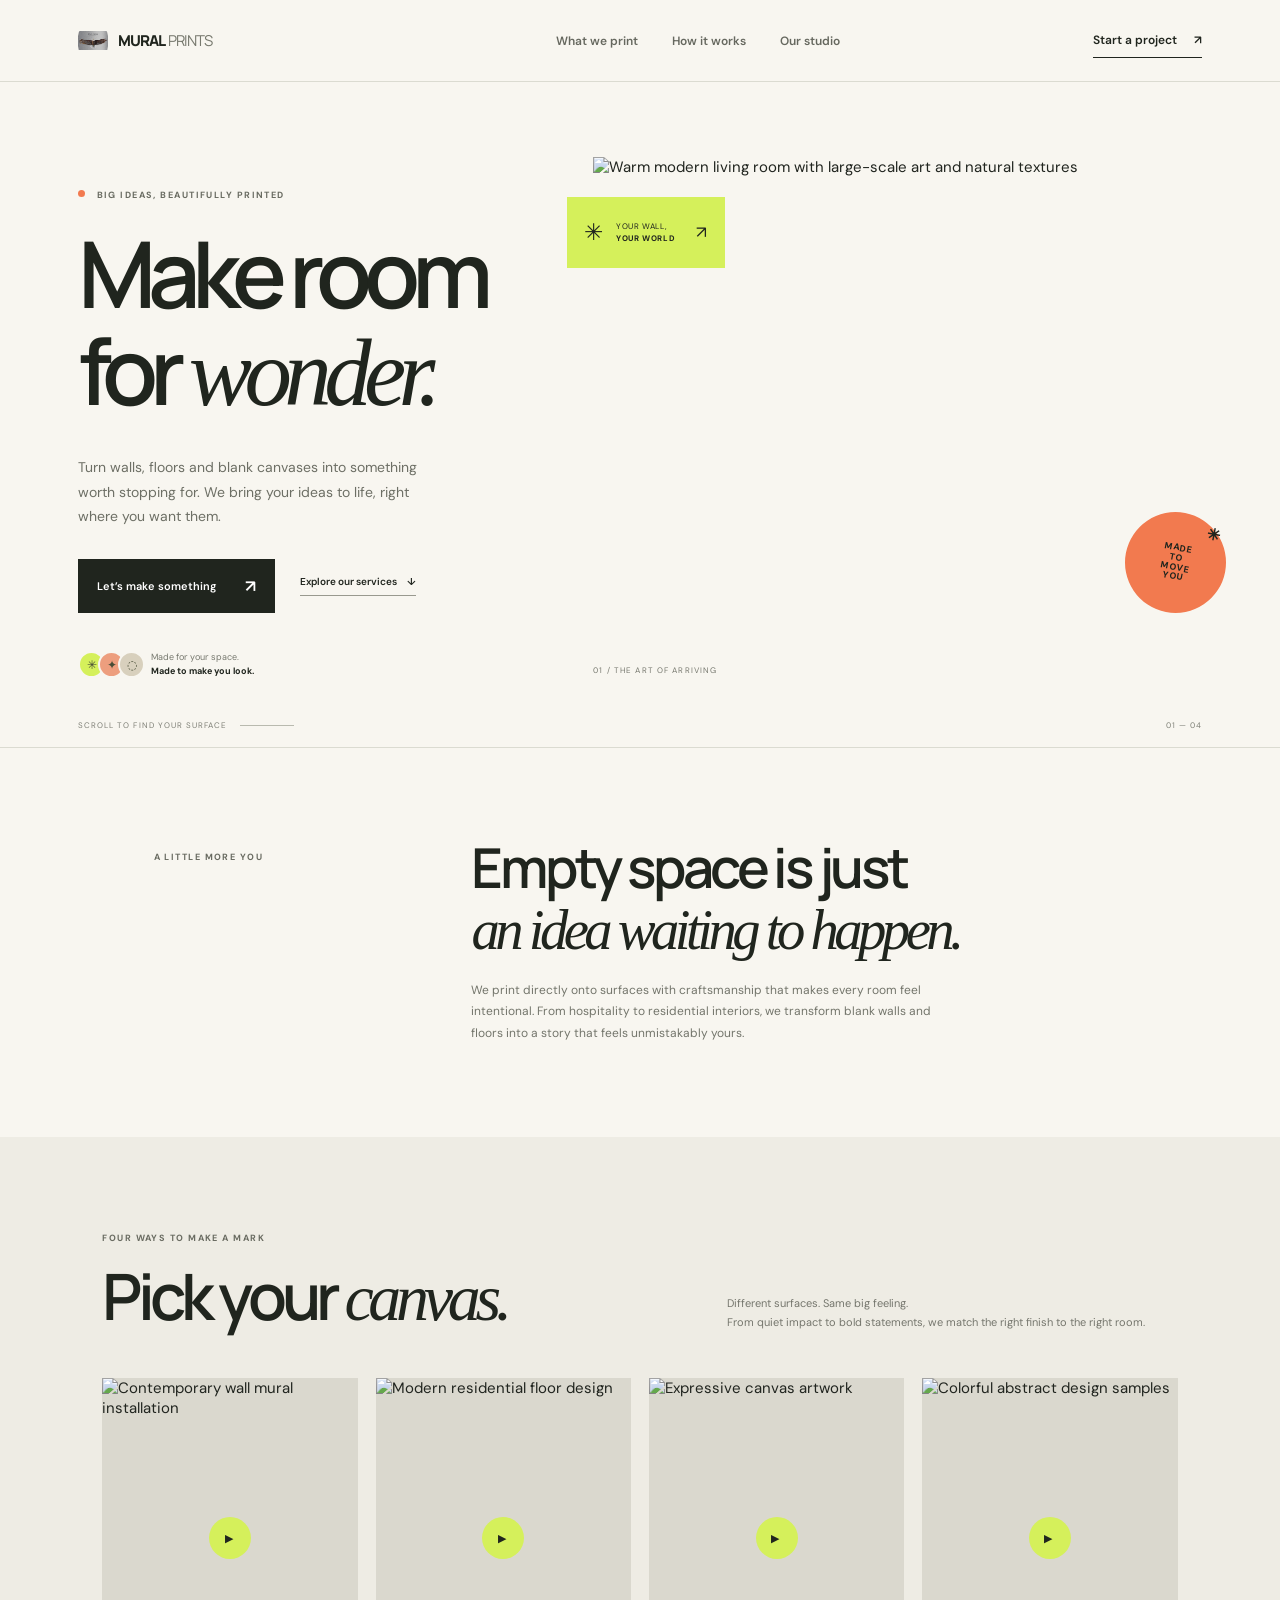
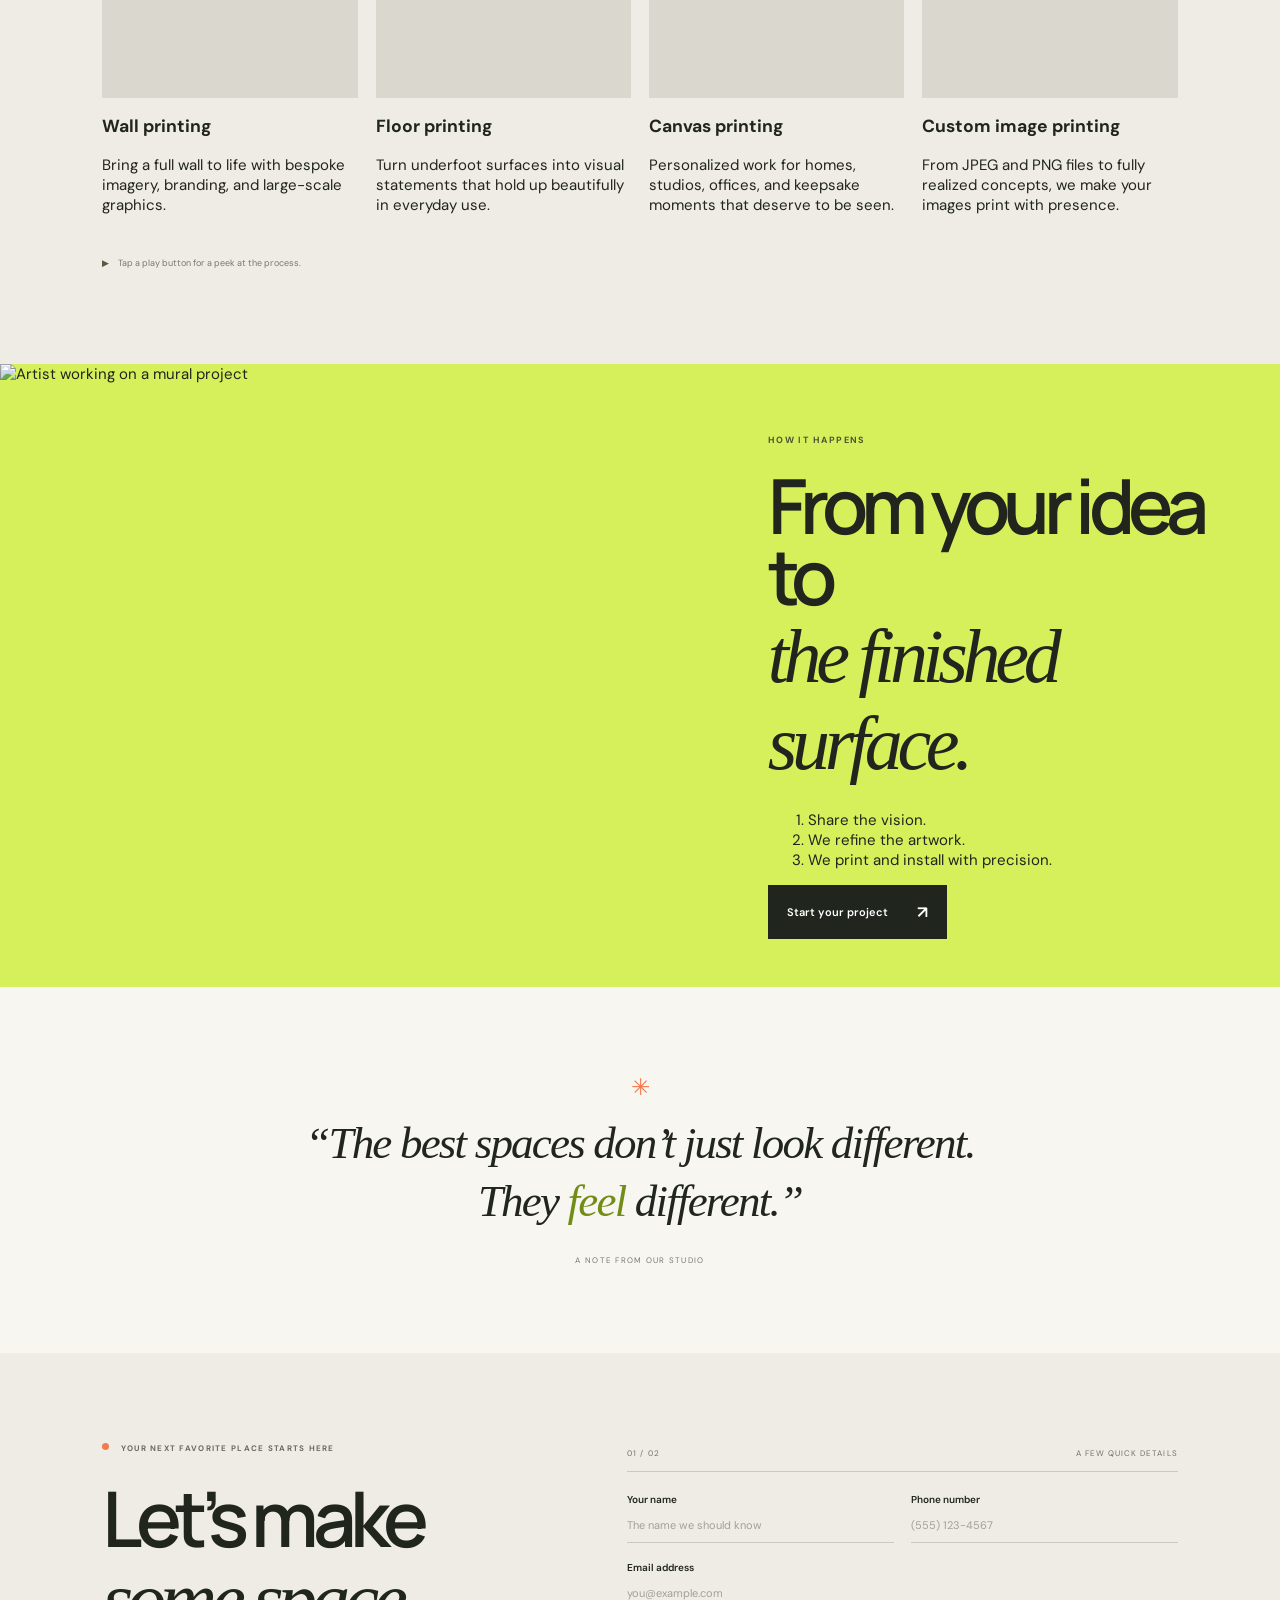
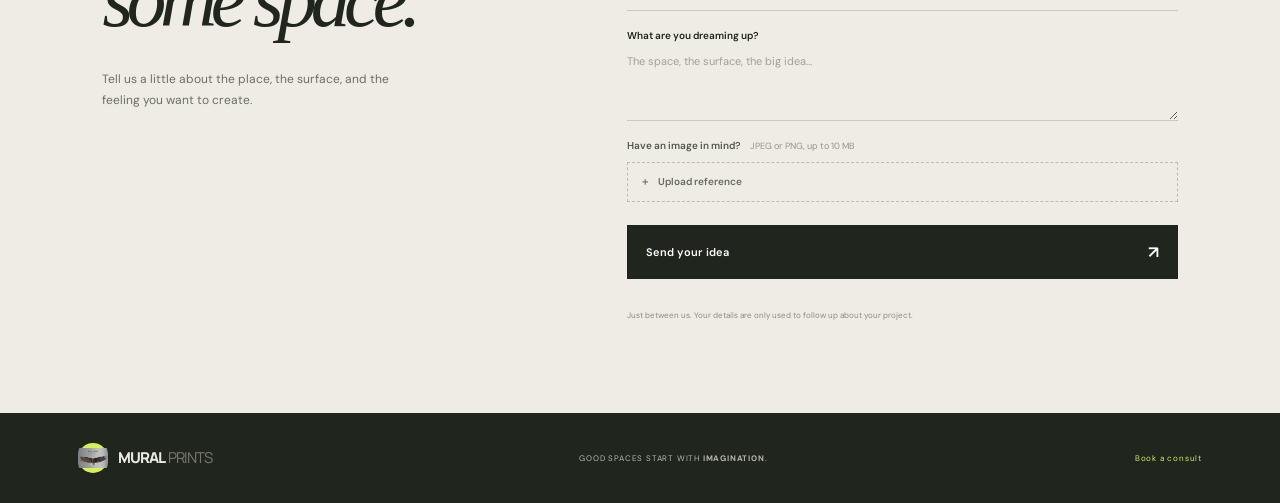
==== commit b6be3828: "Update index.html" ====
--- a/index.html
+++ b/index.html
@@ -102,7 +102,7 @@
     </section>
   </main>
 
-  <footer class="site-footer"><a class="brand footer-brand" href="#home"><span class="brand-mark"><img src="images/Eagle_GrayBG.jpg" alt="Mural Prints eagle logo" style="width:30px;height:30px;object-fit:contain;border-radius:10px;display:block;"></span><span>MURAL<span class="brand-light">PRINTS</span></span></a><span>GOOD SPACES START WITH <strong>IMAGINATION</strong>.</span><a href="#inquiry">Book a consult</a></footer>
+  <footer class="site-footer"><a class="brand" href="#home"><span class="brand-mark"><img src="images/Eagle_GrayBG.jpg" alt="Mural Prints eagle logo" style="width:30px;height:30px;object-fit:contain;border-radius:10px;display:block;"></span><span>MURAL<span class="brand-light">PRINTS</span></span></a><span>GOOD SPACES START WITH <strong>IMAGINATION</strong>.</span><a href="#inquiry">Book a consult</a></footer>
 
   <dialog class="video-dialog" id="video-dialog"><button class="dialog-close" aria-label="Close video">×</button><div id="video-frame"></div><p id="video-caption"></p></dialog>
   <script src="https://cdn.jsdelivr.net/npm/@supabase/supabase-js@2"></script>
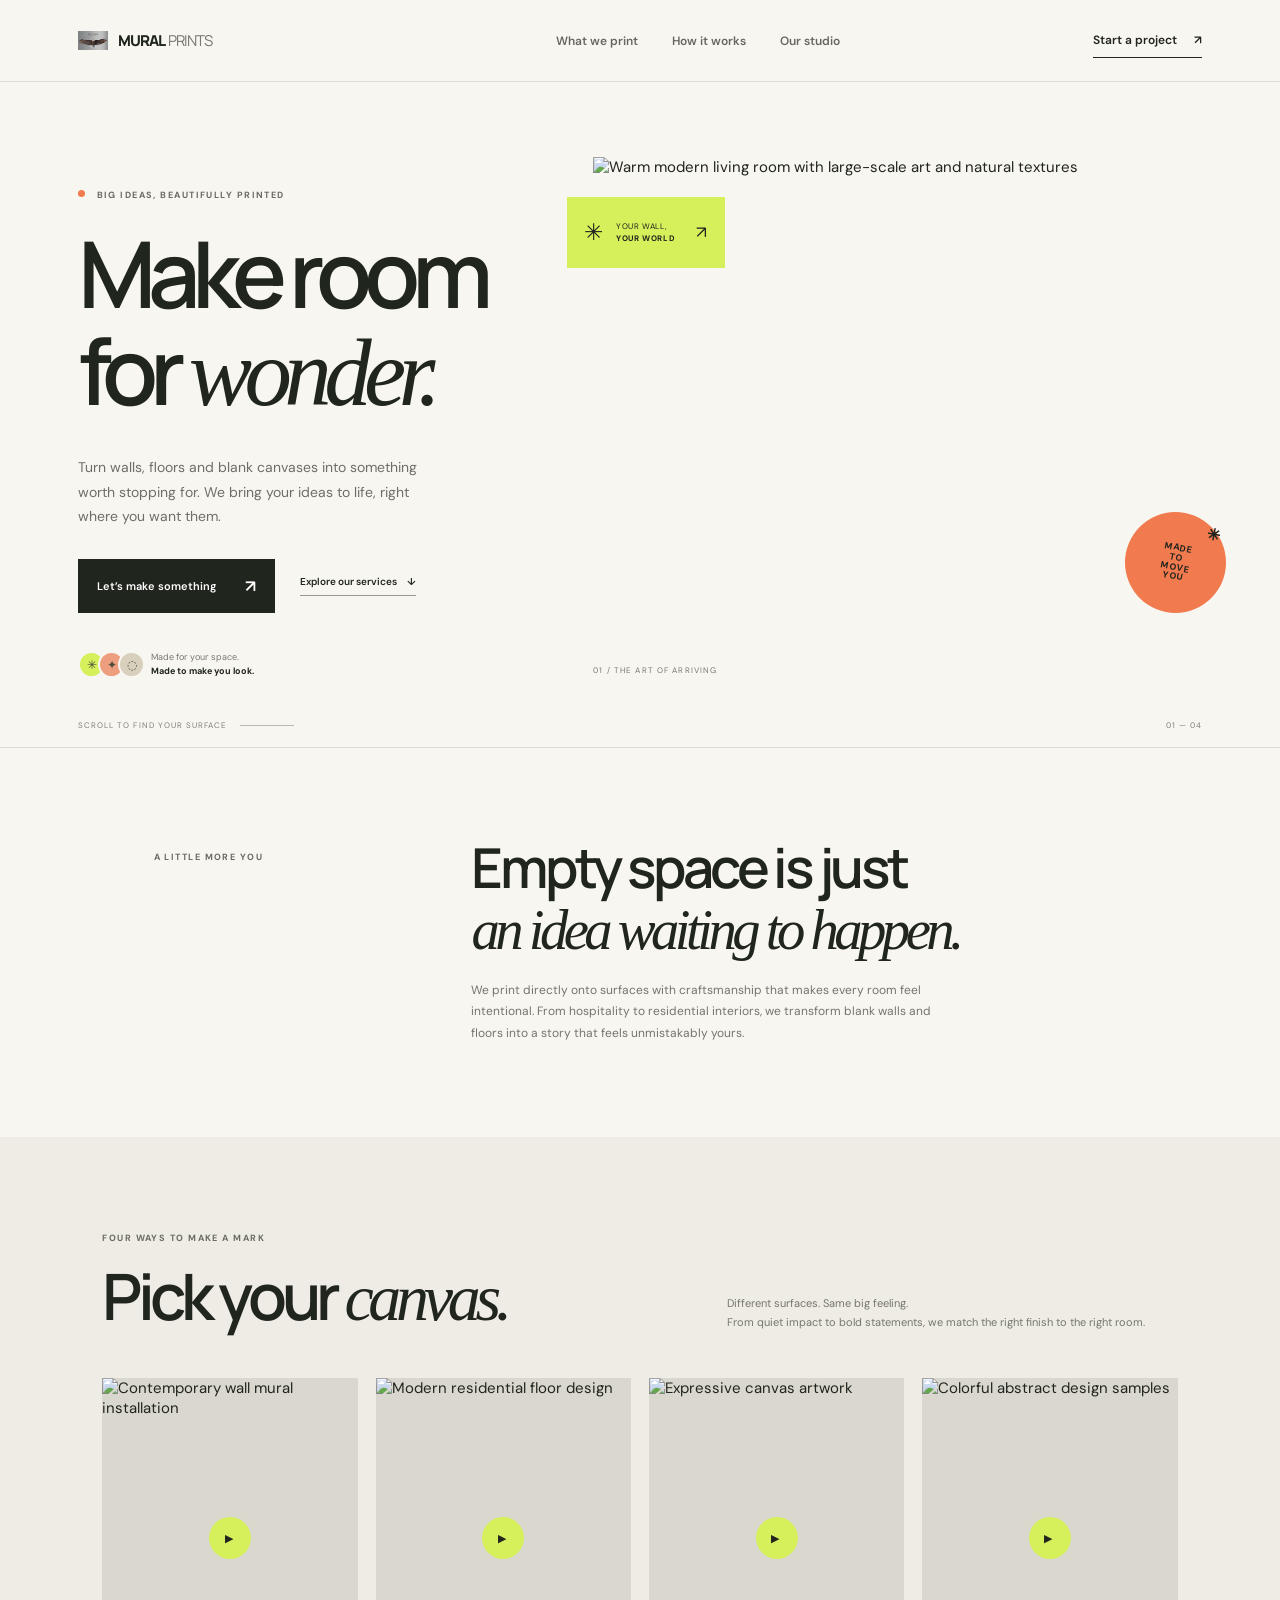
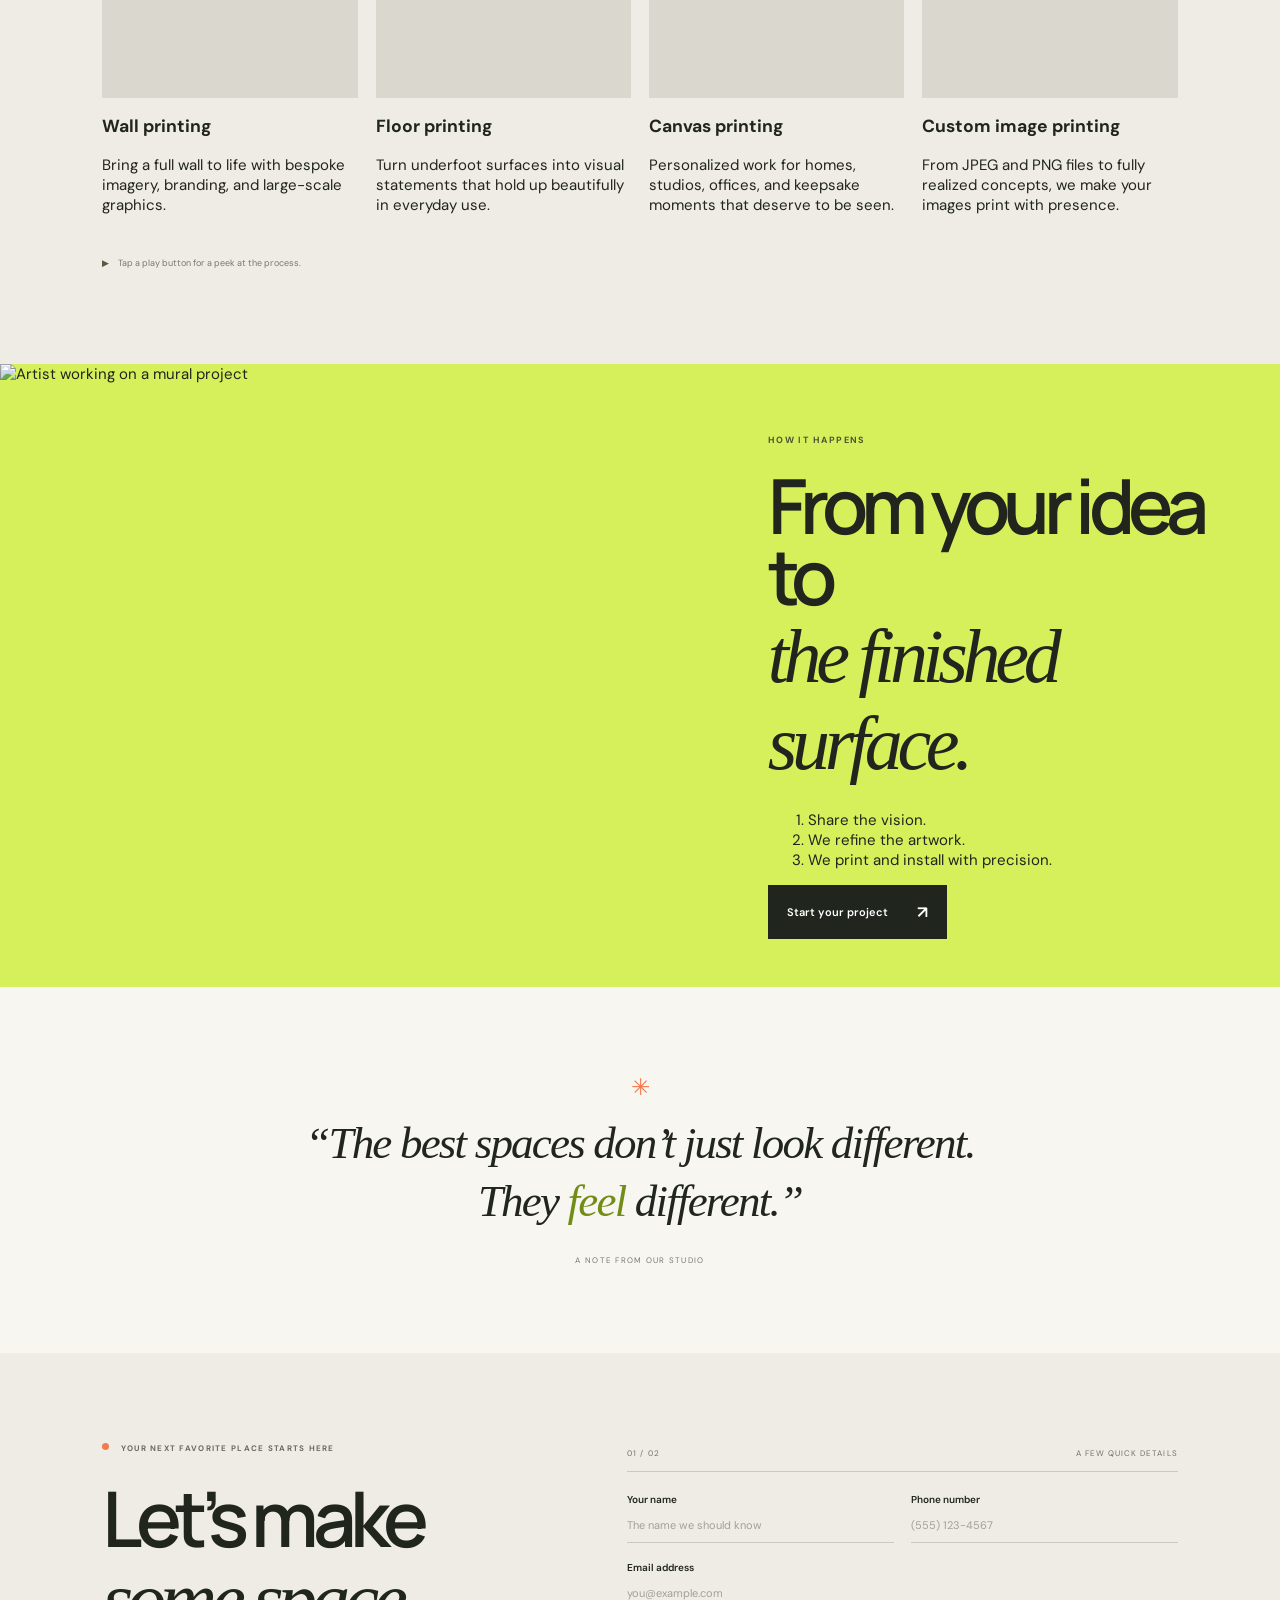
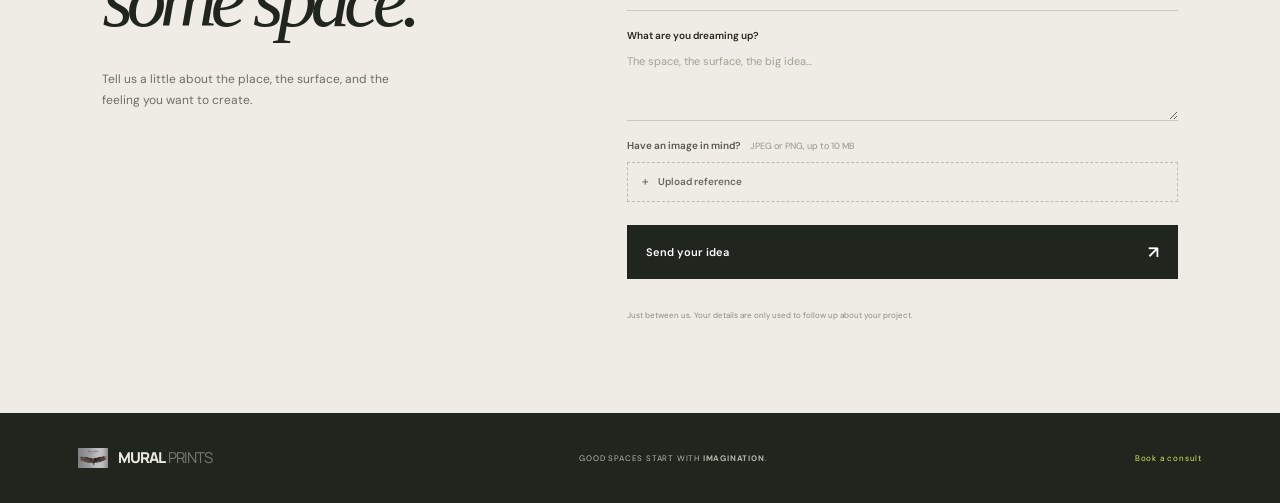
==== commit 316d8522: "Update index.html" ====
--- a/index.html
+++ b/index.html
@@ -46,7 +46,7 @@
 <body>
   <header class="site-header">
     
-    <a class="brand" href="#home" aria-label="Mural Prints home"><img src="images/Eagle_GrayBG.jpg" alt="Mural Prints eagle logo" style="width:30px;height:30px;object-fit:contain;border-radius:10px;display:block;"><span>MURAL<span class="brand-light">PRINTS</span></span></a>
+    <a class="brand" href="#home" aria-label="Mural Prints home"><img src="images/Eagle_GrayBG.jpg" alt="Mural Prints eagle logo" style="width:30px;height:30px;object-fit:contain;display:block;"><span>MURAL<span class="brand-light">PRINTS</span></span></a>
     <nav class="main-nav" aria-label="Main navigation"><a href="#services">What we print</a><a href="#process">How it works</a><a href="#about">Our studio</a></nav>
     <a class="header-cta" href="#inquiry">Start a project <span aria-hidden="true">↗</span></a>
     <button class="menu-toggle" aria-label="Open navigation" aria-expanded="false"><span></span><span></span></button>
@@ -102,7 +102,7 @@
     </section>
   </main>
 
-  <footer class="site-footer"><a class="brand" href="#home"><span class="brand-mark"><img src="images/Eagle_GrayBG.jpg" alt="Mural Prints eagle logo" style="width:30px;height:30px;object-fit:contain;border-radius:10px;display:block;"></span><span>MURAL<span class="brand-light">PRINTS</span></span></a><span>GOOD SPACES START WITH <strong>IMAGINATION</strong>.</span><a href="#inquiry">Book a consult</a></footer>
+  <footer class="site-footer"><a class="brand" href="#home"><img src="images/Eagle_GrayBG.jpg" alt="Mural Prints eagle logo" style="width:30px;height:30px;object-fit:contain;display:block;"><span>MURAL<span class="brand-light">PRINTS</span></span></a><span>GOOD SPACES START WITH <strong>IMAGINATION</strong>.</span><a href="#inquiry">Book a consult</a></footer>
 
   <dialog class="video-dialog" id="video-dialog"><button class="dialog-close" aria-label="Close video">×</button><div id="video-frame"></div><p id="video-caption"></p></dialog>
   <script src="https://cdn.jsdelivr.net/npm/@supabase/supabase-js@2"></script>
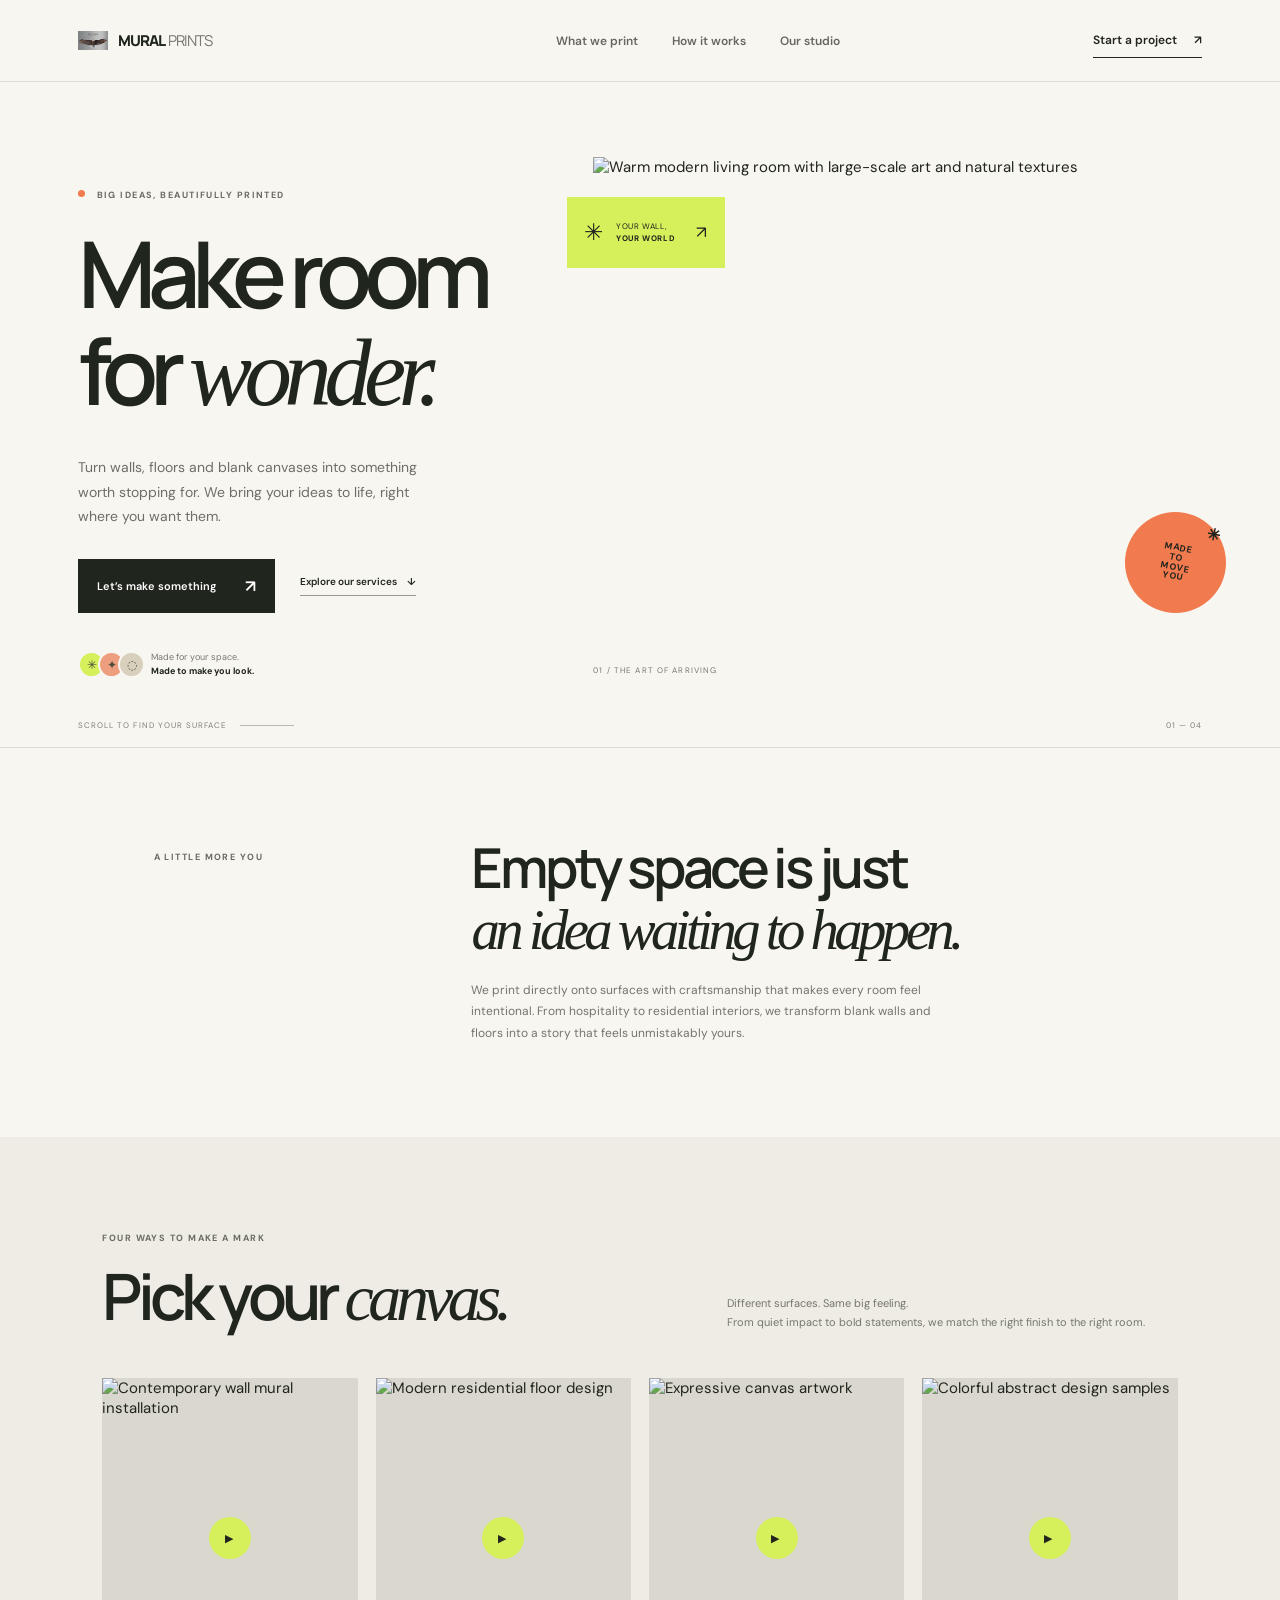
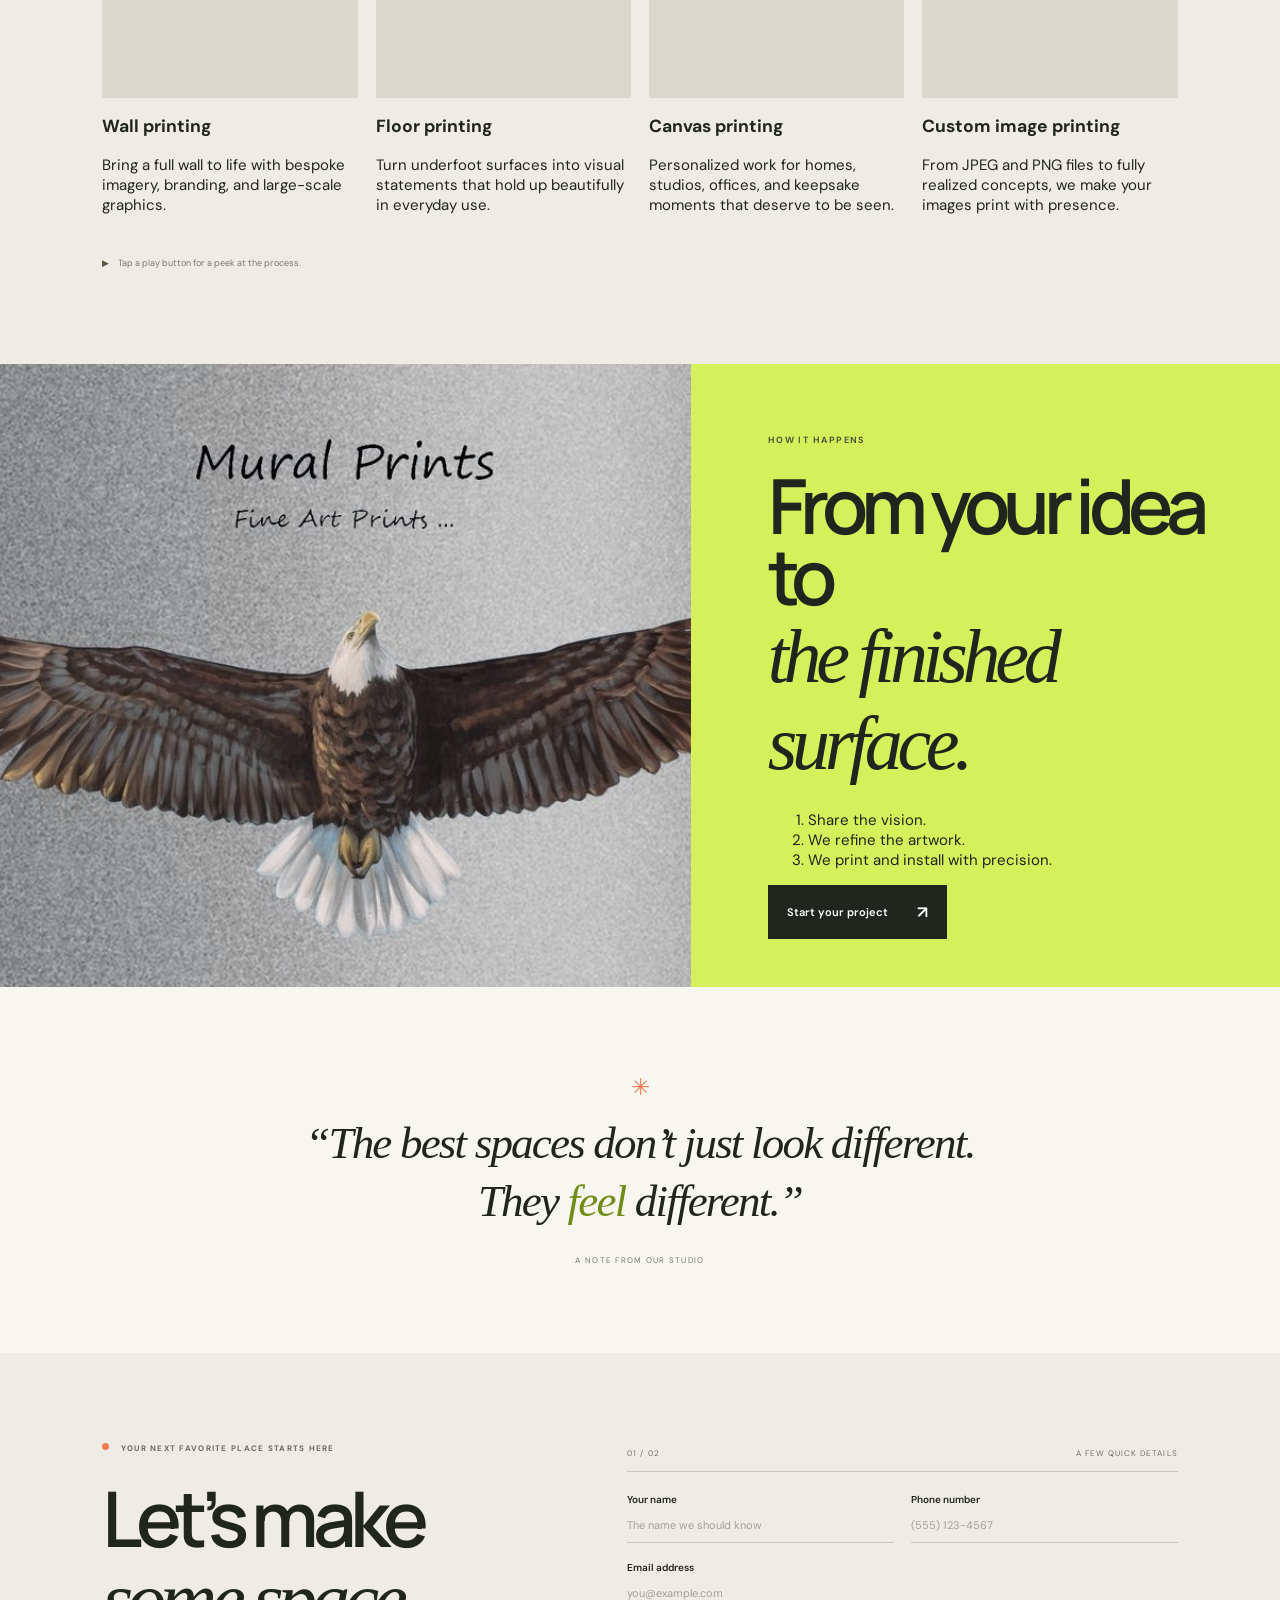
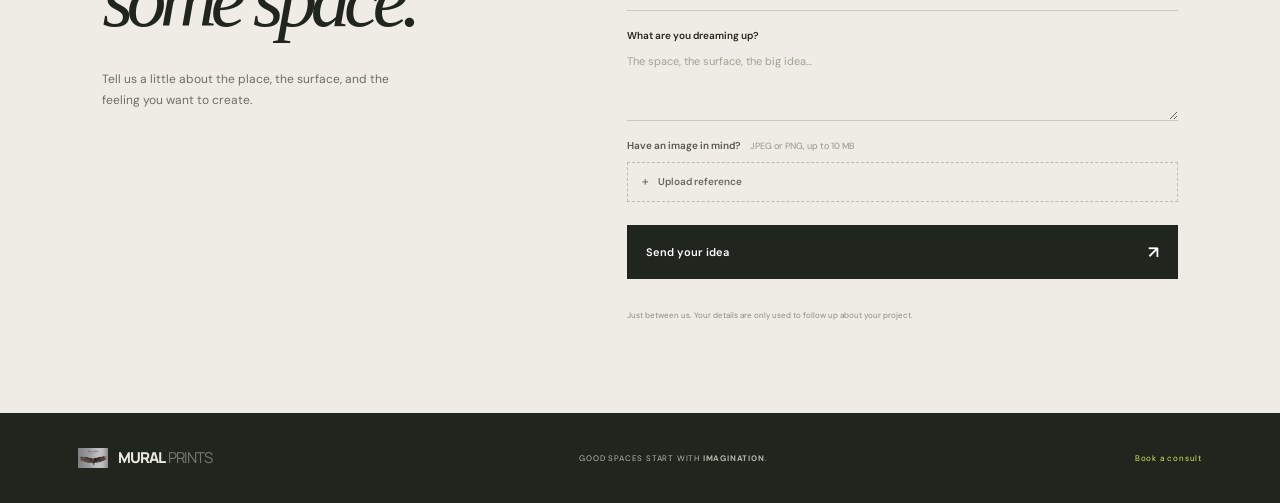
==== commit d3458b66: "Update index.html" ====
--- a/index.html
+++ b/index.html
@@ -83,7 +83,7 @@
       <p class="video-note"><span class="play-mini">▶</span> Tap a play button for a peek at the process.</p>
     </section>
 
-    <section class="feature" id="process"><div class="feature-image"><img src="https://images.unsplash.com/photo-1561214115-f2f134cc4912?auto=format&fit=crop&w=1300&q=85" alt="Artist working on a mural project"></div><div class="feature-copy"><p class="eyebrow">HOW IT HAPPENS</p><h2>From your idea to<br><span>the finished surface.</span></h2><ol><li>Share the vision.</li><li>We refine the artwork.</li><li>We print and install with precision.</li></ol><a class="button button-dark" href="#inquiry">Start your project <span>↗</span></a></div></section>
+    <section class="feature" id="process"><div class="feature-image"><img src="images/Eagle_GrayBG.jpg?auto=format&fit=crop&w=1300&q=85" alt="Artist working on a mural project"></div><div class="feature-copy"><p class="eyebrow">HOW IT HAPPENS</p><h2>From your idea to<br><span>the finished surface.</span></h2><ol><li>Share the vision.</li><li>We refine the artwork.</li><li>We print and install with precision.</li></ol><a class="button button-dark" href="#inquiry">Start your project <span>↗</span></a></div></section>
 
     <section class="statement"><span class="statement-star">✳</span><p>“The best spaces don’t just look different.<br>They <em>feel</em> different.”</p><span class="statement-sign">A NOTE FROM OUR STUDIO</span></section>
 
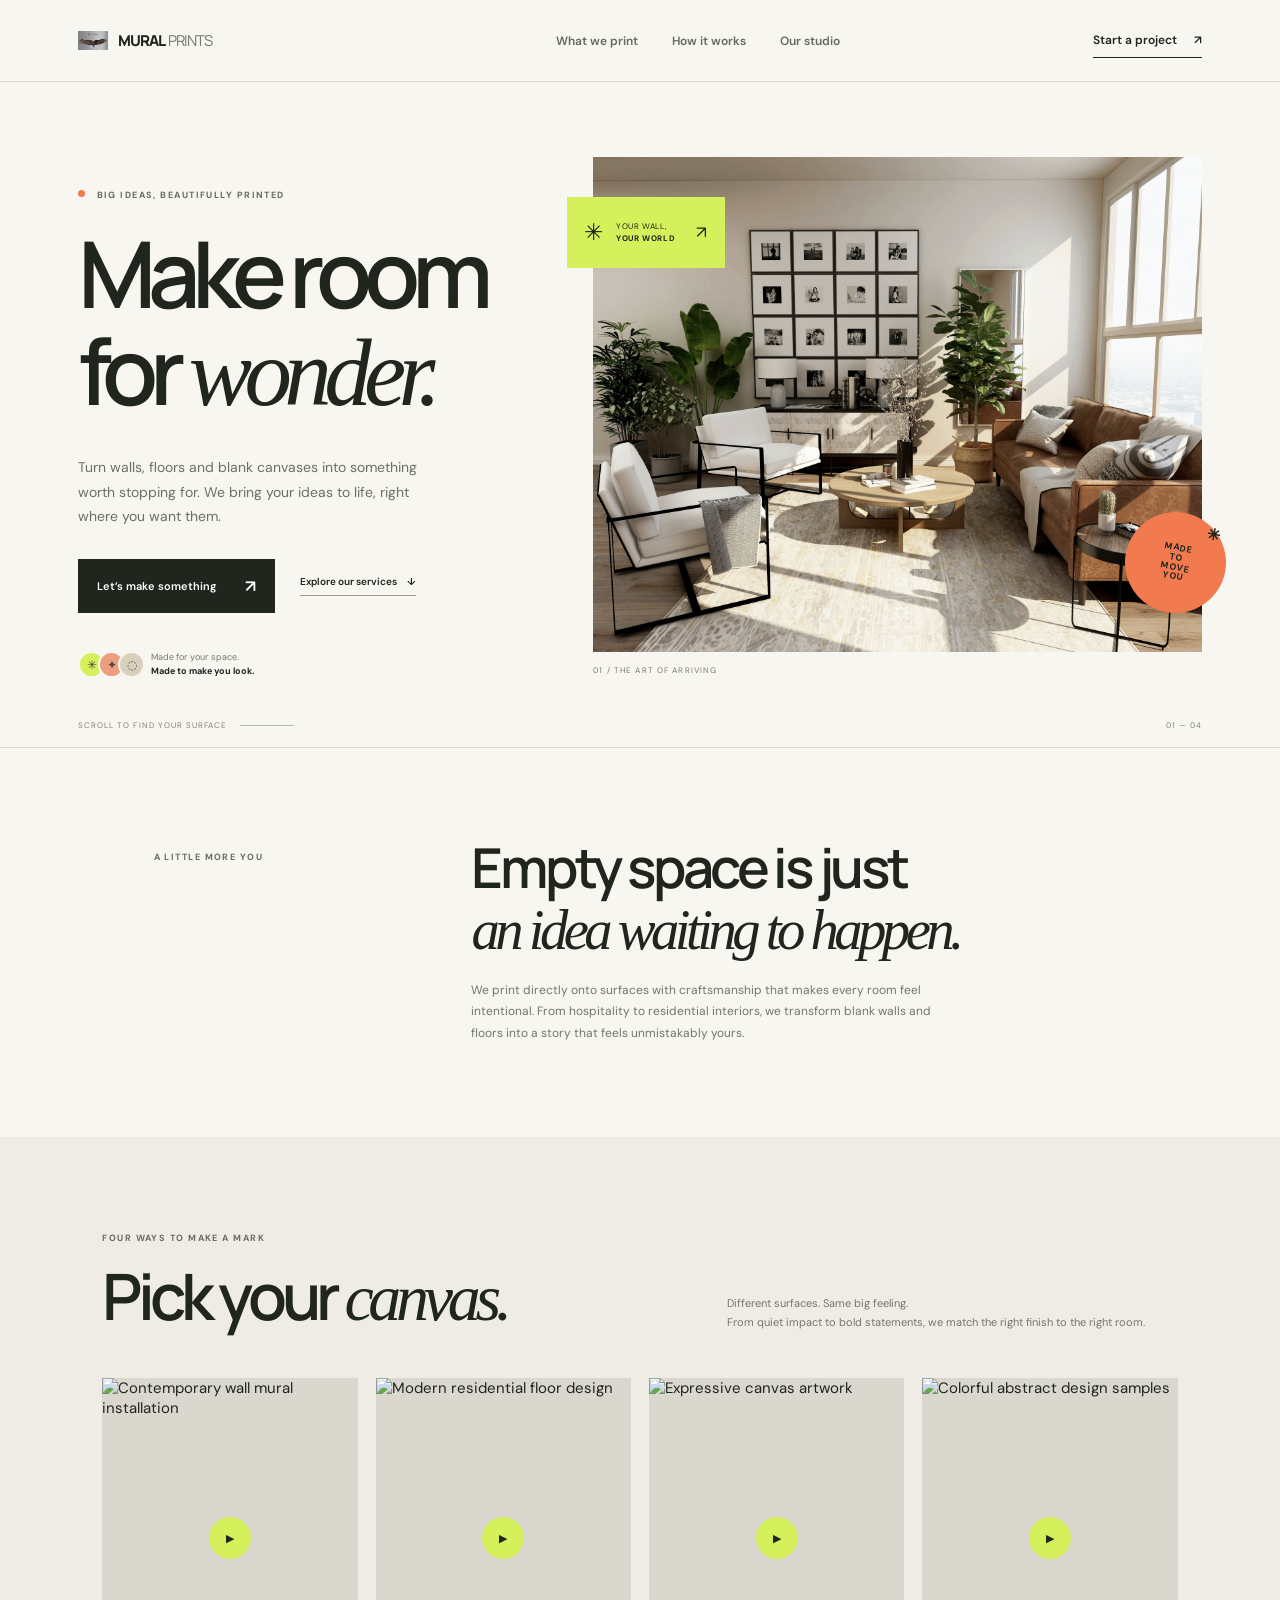
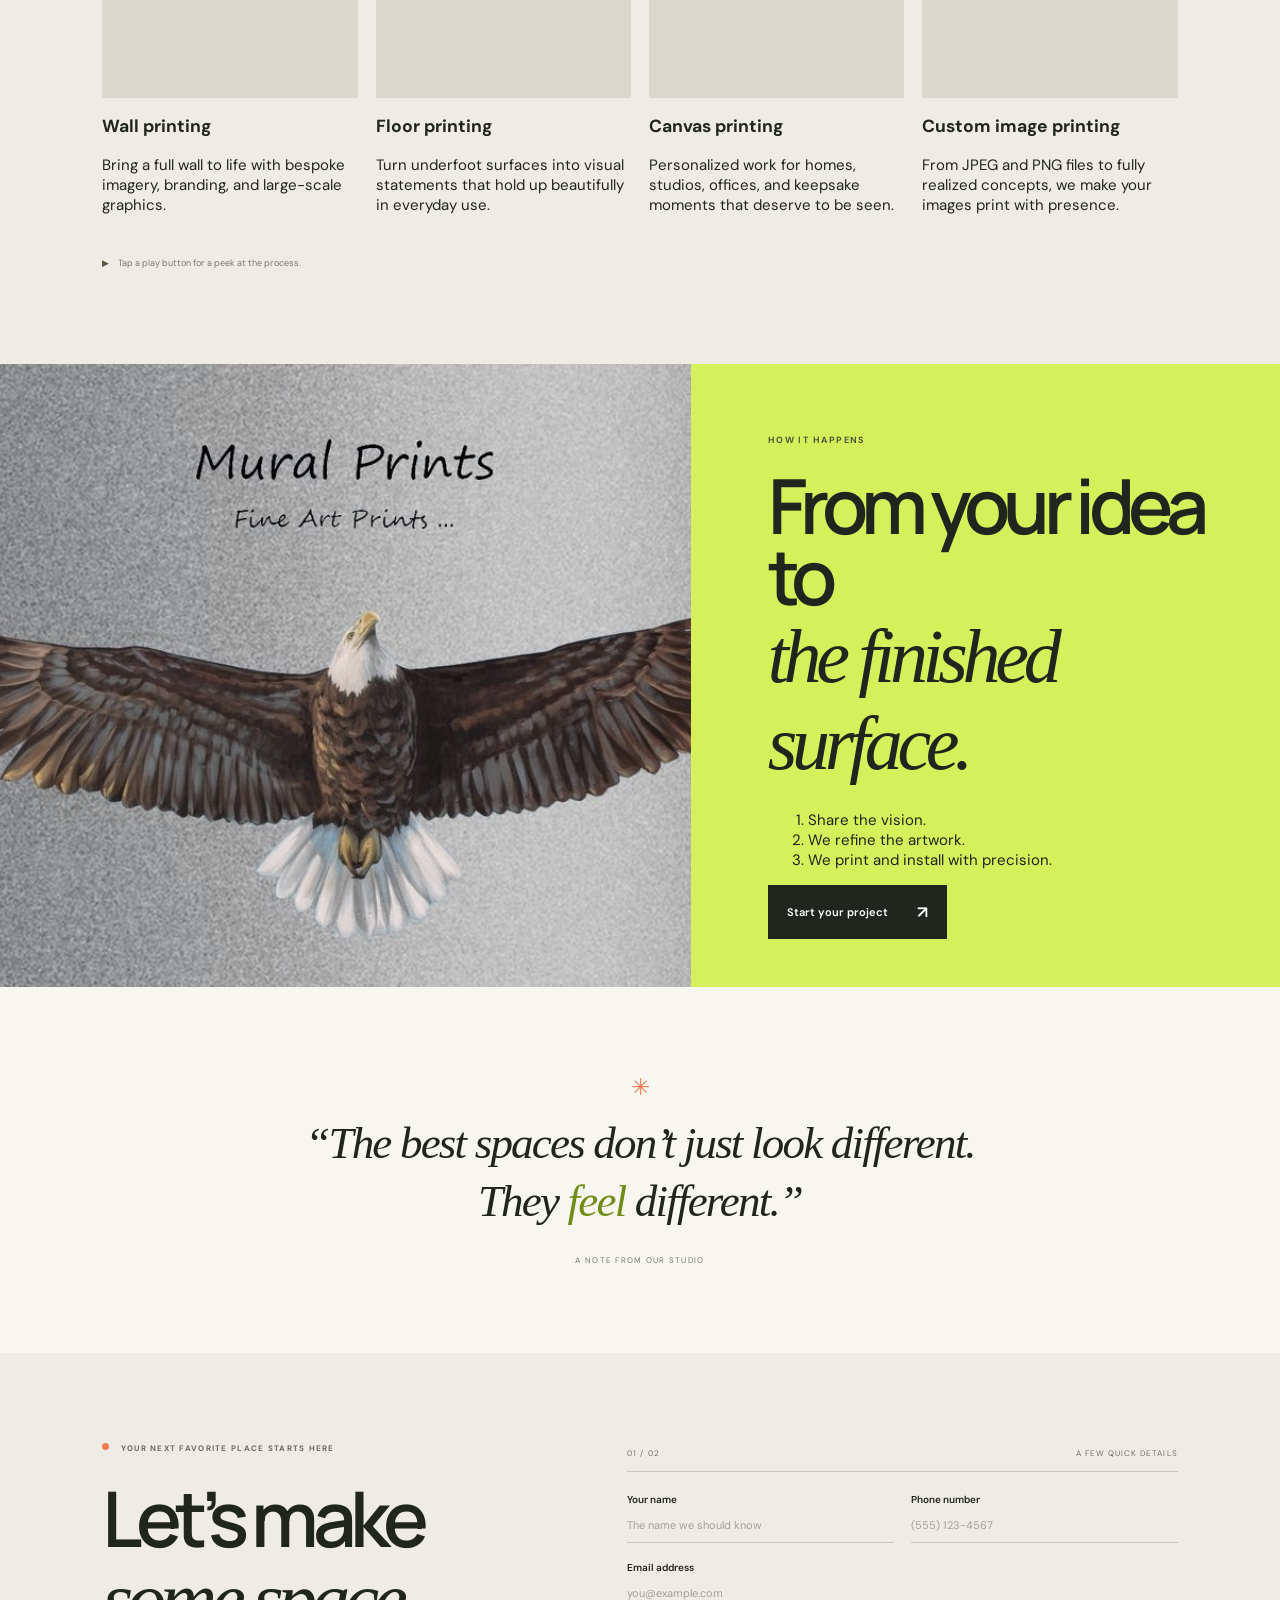
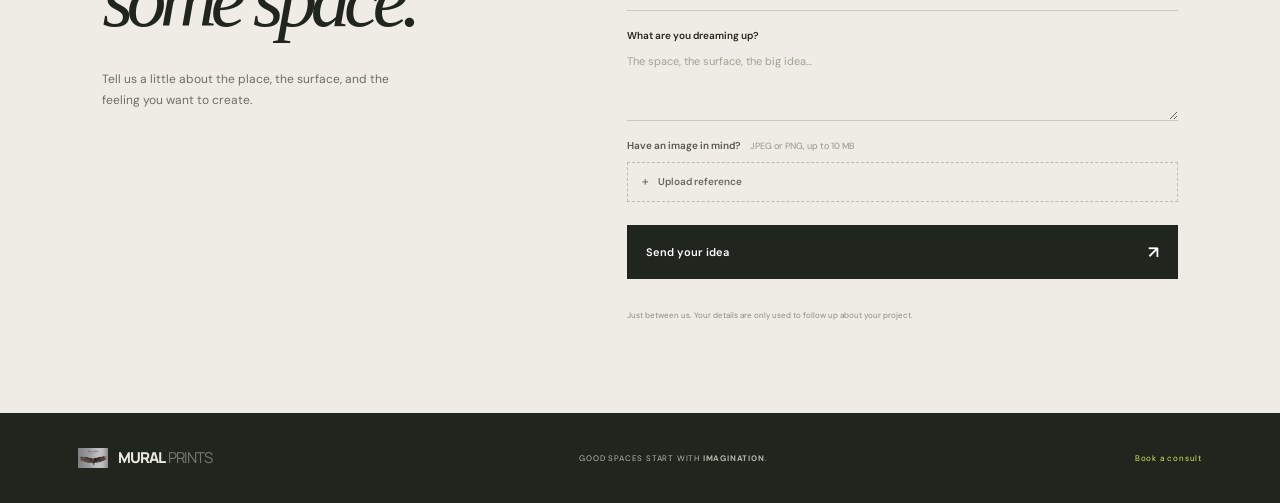
==== commit 818b995a: "changes to index video on Google search" ====
--- a/index.html
+++ b/index.html
@@ -11,7 +11,7 @@
   <meta property="og:site_name" content="Mural Prints">
   <meta property="og:title" content="Mural Prints — Custom Wall, Floor & Canvas Printing">
   <meta property="og:description" content="Turn walls, floors and blank canvases into something worth stopping for. Bring your image or your big idea.">
-  <meta property="og:image" content="https://images.unsplash.com/photo-1600210492486-724fe5c67fb0?auto=format&fit=crop&w=1200&h=630&q=85">
+  <meta property="og:image" content="https://mural-prints.com/images/TheArtOfArriving.jpg?auto=format&fit=crop&w=1200&h=630&q=85">
   <meta name="twitter:card" content="summary_large_image">
   <!-- Replace with the final public website URL before launch. -->
   <link rel="canonical" href="https://mural-prints.com/">
@@ -23,16 +23,16 @@
     "name": "Mural Prints",
     "description": "Custom wall printing, floor printing, canvas printing and image printing for homes, businesses and events.",
     "url": "https://mural-prints.com/",
-    "image": "https://images.unsplash.com/photo-1600210492486-724fe5c67fb0?auto=format&fit=crop&w=1200&h=630&q=85",
+    "image": "images/TheArtOfArriving.jpg?auto=format&fit=crop&w=1200&h=630&q=85",
     "priceRange": "$$",
     "hasOfferCatalog": {
       "@type": "OfferCatalog",
       "name": "Custom printing services",
       "itemListElement": [
-        {"@type":"Offer","itemOffered":{"@type":"Service","name":"Wall printing","description":"Custom artwork printed directly on interior walls.","subjectOf":{"@type":"VideoObject","name":"Wall printing — a new perspective","contentUrl":"https://mural-prints.com/videos/Floral.mp4"}}},
-        {"@type":"Offer","itemOffered":{"@type":"Service","name":"Floor printing","description":"Custom artwork printed on suitable floor surfaces.","subjectOf":{"@type":"VideoObject","name":"Floor printing — make every step count","contentUrl":"https://mural-prints.com/videos/Floral_Floor.mp4"}}},
-        {"@type":"Offer","itemOffered":{"@type":"Service","name":"Canvas printing","description":"Personalized artwork and photos printed on canvas.","subjectOf":{"@type":"VideoObject","name":"Canvas printing — art made personal","contentUrl":"https://mural-prints.com/videos/Horses.mp4"}}},
-        {"@type":"Offer","itemOffered":{"@type":"Service","name":"Custom image printing","description":"Custom printing from customer-supplied JPEG and PNG images.","subjectOf":{"@type":"VideoObject","name":"Custom printing — your image, your way","contentUrl":"https://mural-prints.com/videos/Spiderman.MP4"}}}
+        {"@type":"Offer","itemOffered":{"@type":"Service","name":"Wall printing","description":"Custom artwork printed directly on interior walls."}},
+        {"@type":"Offer","itemOffered":{"@type":"Service","name":"Floor printing","description":"Custom artwork printed on suitable floor surfaces."}},
+        {"@type":"Offer","itemOffered":{"@type":"Service","name":"Canvas printing","description":"Personalized artwork and photos printed on canvas."}},
+        {"@type":"Offer","itemOffered":{"@type":"Service","name":"Custom image printing","description":"Custom printing from customer-supplied JPEG and PNG images."}}
       ]
     }
   }
@@ -62,7 +62,7 @@
         <div class="hero-note"><div class="avatar-stack"><span>✳</span><span>✦</span><span>◌</span></div><span>Made for your space.<br><strong>Made to make you look.</strong></span></div>
       </div>
       <div class="hero-art" aria-label="Colorful mural artwork on an interior wall">
-        <img src="https://images.unsplash.com/photo-1600210492486-724fe5c67fb0?auto=format&fit=crop&w=1500&q=85" alt="Warm modern living room with large-scale art and natural textures">
+        <img src="images/TheArtOfArriving.jpg?auto=format&fit=crop&w=1500&q=85" alt="Warm modern living room with large-scale art and natural textures">
         <div class="art-label"><span class="label-star">✳</span><span>YOUR WALL,<br><strong>YOUR WORLD</strong></span><span class="label-arrow">↗</span></div>
         <div class="hero-stamp"><span>MADE<br>TO<br>MOVE<br>YOU</span><span class="stamp-spark">✳</span></div>
         <div class="image-caption">01 / THE ART OF ARRIVING</div>
@@ -75,10 +75,10 @@
     <section class="services section-pad" id="services" aria-labelledby="services-title">
       <div class="section-heading"><div><p class="eyebrow">FOUR WAYS TO MAKE A MARK</p><h2 id="services-title">Pick your <span>canvas.</span></h2></div><p>Different surfaces. Same big feeling.<br>From quiet impact to bold statements, we match the right finish to the right room.</p></div>
       <div class="service-grid">
-        <article class="service-card service-wall"><div class="service-photo"><img src="https://images.unsplash.com/photo-1616486338812-3dadae4b4ace?auto=format&fit=crop&w=1000&q=85" alt="Contemporary wall mural installation"><button class="play-button" type="button" data-video="wall" aria-label="Play wall printing video">▶</button></div><div class="service-copy"><h3>Wall printing</h3><p>Bring a full wall to life with bespoke imagery, branding, and large-scale graphics.</p></div></article>
-        <article class="service-card service-floor"><div class="service-photo"><img src="https://images.unsplash.com/photo-1600607687939-ce8a6c25118c?auto=format&fit=crop&w=1000&q=85" alt="Modern residential floor design"><button class="play-button" type="button" data-video="floor" aria-label="Play floor printing video">▶</button></div><div class="service-copy"><h3>Floor printing</h3><p>Turn underfoot surfaces into visual statements that hold up beautifully in everyday use.</p></div></article>
-        <article class="service-card service-canvas"><div class="service-photo"><img src="https://images.unsplash.com/photo-1579783902614-a3fb3927b6a5?auto=format&fit=crop&w=1000&q=85" alt="Expressive canvas artwork"><button class="play-button" type="button" data-video="canvas" aria-label="Play canvas printing video">▶</button></div><div class="service-copy"><h3>Canvas printing</h3><p>Personalized work for homes, studios, offices, and keepsake moments that deserve to be seen.</p></div></article>
-        <article class="service-card service-custom"><div class="service-photo"><img src="https://images.unsplash.com/photo-1549490349-8643362247b5?auto=format&fit=crop&w=1000&q=85" alt="Colorful abstract design samples"><button class="play-button" type="button" data-video="custom" aria-label="Play custom image printing video">▶</button></div><div class="service-copy"><h3>Custom image printing</h3><p>From JPEG and PNG files to fully realized concepts, we make your images print with presence.</p></div></article>
+        <article class="service-card service-wall"><div class="service-photo"><img src="https://mural-prints.com/images/ContemporaryWallMural.jpg?auto=format&fit=crop&w=1000&q=85" alt="Contemporary wall mural installation"><a class="play-button" href="videos/wall-printing.html" aria-label="Watch wall printing video">▶</a></div><div class="service-copy"><h3>Wall printing</h3><p>Bring a full wall to life with bespoke imagery, branding, and large-scale graphics.</p></div></article>
+        <article class="service-card service-floor"><div class="service-photo"><img src="https://mural-prints.com/images/ModernResidentialFloorDesign.jpg?auto=format&fit=crop&w=1000&q=85" alt="Modern residential floor design"><a class="play-button" href="videos/floor-printing.html" aria-label="Watch floor printing video">▶</a></div><div class="service-copy"><h3>Floor printing</h3><p>Turn underfoot surfaces into visual statements that hold up beautifully in everyday use.</p></div></article>
+        <article class="service-card service-canvas"><div class="service-photo"><img src="https://mural-prints.com/images/ExpressiveCanvasArtwork.jpg?auto=format&fit=crop&w=1000&q=85" alt="Expressive canvas artwork"><a class="play-button" href="videos/canvas-printing.html" aria-label="Watch canvas printing video">▶</a></div><div class="service-copy"><h3>Canvas printing</h3><p>Personalized work for homes, studios, offices, and keepsake moments that deserve to be seen.</p></div></article>
+        <article class="service-card service-custom"><div class="service-photo"><img src="https://mural-prints.com/images/ColorfulAbstractDesign.jpg?auto=format&fit=crop&w=1000&q=85" alt="Colorful abstract design samples"><a class="play-button" href="videos/custom-image-printing.html" aria-label="Watch custom image printing video">▶</a></div><div class="service-copy"><h3>Custom image printing</h3><p>From JPEG and PNG files to fully realized concepts, we make your images print with presence.</p></div></article>
       </div>
       <p class="video-note"><span class="play-mini">▶</span> Tap a play button for a peek at the process.</p>
     </section>
@@ -104,7 +104,6 @@
 
   <footer class="site-footer"><a class="brand" href="#home"><img src="images/Eagle_GrayBG.jpg" alt="Mural Prints eagle logo" style="width:30px;height:30px;object-fit:contain;display:block;"><span>MURAL<span class="brand-light">PRINTS</span></span></a><span>GOOD SPACES START WITH <strong>IMAGINATION</strong>.</span><a href="#inquiry">Book a consult</a></footer>
 
-  <dialog class="video-dialog" id="video-dialog"><button class="dialog-close" aria-label="Close video">×</button><div id="video-frame"></div><p id="video-caption"></p></dialog>
   <script src="https://cdn.jsdelivr.net/npm/@supabase/supabase-js@2"></script>
   <script src="config.js"></script>
   <script src="app.js"></script>
--- a/styles.css
+++ b/styles.css
@@ -1 +1,2 @@
 :root{--ink:#20251e;--paper:#f8f6f0;--lime:#d5f05b;--muted:#74766d;--line:#dbdbd1;--orange:#f27a4f;--serif:Georgia,'Times New Roman',serif;--sans:'DM Sans',Arial,sans-serif;--display:'Manrope','DM Sans',sans-serif}*{box-sizing:border-box}html{scroll-behavior:smooth}body{margin:0;background:var(--paper);color:var(--ink);font-family:var(--sans);font-size:15px}a{color:inherit;text-decoration:none}button,input,textarea{font:inherit}.site-header{height:82px;padding:0 6.1%;display:flex;align-items:center;justify-content:space-between;border-bottom:1px solid var(--line);position:relative;z-index:10;background:var(--paper)}.brand{display:flex;align-items:center;gap:10px;font:800 15px var(--display);letter-spacing:-.06em}.brand-mark{display:grid;place-items:center;width:30px;height:30px;background:var(--lime);border-radius:50%;font:800 16px var(--display)}.brand-light{font-weight:400;color:#77796e;margin-left:2px}.main-nav{display:flex;gap:34px;margin-left:90px}.main-nav a,.header-cta{font-size:12px;font-weight:600}.main-nav a{color:#66685f;transition:color .2s}.main-nav a:hover,.text-link:hover{color:#778d20}.header-cta{border-bottom:1px solid var(--ink);padding:9px 0}.header-cta span{margin-left:14px}.menu-toggle{display:none;background:none;border:0}.hero{min-height:665px;padding:75px 6.1% 62px;display:grid;grid-template-columns:.86fr 1.14fr;position:relative;gap:5%}.hero-copy{padding:32px 0 55px;position:relative}.eyebrow{font-size:9px;letter-spacing:.16em;font-weight:700;color:#696b61;margin:0 0 27px}.eyebrow-dot{display:inline-block;width:7px;height:7px;background:var(--orange);border-radius:50%;margin-right:8px;vertical-align:1px}.hero h1,.inquiry h2{font:600 clamp(60px,7.2vw,103px)/.98 var(--display);letter-spacing:-.085em;margin:0 0 27px}.hero h1 span,.section-heading h2 span,.intro h2 span,.inquiry h2 span{font:italic 500 1.03em var(--serif);letter-spacing:-.08em}.hero-text{max-width:370px;line-height:1.75;color:#6d6f65;font-size:14px}.hero-actions{display:flex;align-items:center;gap:25px;margin-top:30px}.button{border:0;display:inline-flex;align-items:center;justify-content:space-between;gap:29px;padding:16px 19px;font-size:11px;font-weight:600;cursor:pointer;transition:transform .2s,background .2s}.button:hover{transform:translateY(-2px)}.button-dark{background:var(--ink);color:white}.button-dark:hover{background:#3b4432}.button span{font-size:17px}.text-link{font-size:10px;font-weight:600;border-bottom:1px solid #99998f;padding-bottom:7px}.text-link span{margin-left:8px}.hero-note{position:absolute;bottom:7px;display:flex;align-items:center;gap:13px;color:#77796f;font-size:9px;line-height:1.5}.hero-note strong{color:var(--ink)}.avatar-stack{display:flex}.avatar-stack span{width:27px;height:27px;border-radius:50%;display:grid;place-items:center;background:var(--lime);border:2px solid var(--paper);margin-right:-7px;font-size:12px;color:#474d36}.avatar-stack span:nth-child(2){background:#ed9e7e}.avatar-stack span:nth-child(3){background:#d8d0bd}.hero-art{position:relative;min-height:485px;align-self:start}.hero-art>img{width:100%;height:495px;object-fit:cover;display:block;filter:saturate(.8)}.art-label{position:absolute;left:-26px;top:40px;background:var(--lime);padding:18px 17px;display:flex;align-items:center;gap:12px;font-size:8px;letter-spacing:.08em;line-height:1.5}.label-star{font-size:23px}.label-arrow{font-size:17px;margin-left:9px}.hero-stamp{position:absolute;right:-24px;bottom:39px;width:101px;height:101px;border-radius:50%;background:var(--orange);display:flex;flex-direction:column;justify-content:center;align-items:center;transform:rotate(11deg);font-size:9px;line-height:1.1;font-weight:700;letter-spacing:.07em;text-align:center}.stamp-spark{position:absolute;top:8px;right:11px;font-size:16px}.image-caption{position:absolute;bottom:-23px;left:0;font-size:8px;letter-spacing:.14em;color:#77796f}.hero-bottom{position:absolute;bottom:17px;left:6.1%;right:6.1%;display:flex;align-items:center;gap:13px;font-size:8px;letter-spacing:.13em;color:#7f8077}.scroll-line{width:54px;height:1px;background:#b9baaf}.hero-bottom span:last-child{margin-left:auto}.strip{padding:90px 12% 92px;border-top:1px solid var(--line);display:grid;grid-template-columns:1fr 2.1fr .25fr;gap:7%;align-items:start}.strip .eyebrow{margin-top:13px}.intro h2{font:600 clamp(36px,4.3vw,57px)/1.07 var(--display);letter-spacing:-.065em;margin:0 0 18px}.intro h2 span{font-weight:400}.intro>div p{max-width:480px;line-height:1.8;font-size:12px;color:#73756b;margin:0}.intro-star{font-size:49px;color:#8ba629}.section-pad{padding:95px 8%}.services{background:#eeece4}.section-heading{display:flex;justify-content:space-between;align-items:end;margin-bottom:42px}.section-heading .eyebrow{margin-bottom:16px}.section-heading h2{font:600 clamp(42px,5vw,64px)/1 var(--display);letter-spacing:-.075em;margin:0}.section-heading h2 span{font-weight:400}.section-heading>p{font-size:11px;line-height:1.7;color:#75766d;margin:0 3% 4px 0}.service-grid{display:grid;grid-template-columns:repeat(4,1fr);gap:18px}.service-card{min-width:0}.service-photo{height:320px;position:relative;overflow:hidden;background:#dad8ce}.service-photo>img{width:100%;height:100%;object-fit:cover;transition:transform .55s;filter:saturate(.78)}.service-card:hover .service-photo>img{transform:scale(1.04)}.card-index{position:absolute;left:13px;top:13px;font-size:9px;color:white;letter-spacing:.08em}.photo-chip{position:absolute;top:12px;right:10px;background:var(--paper);padding:7px 9px;font-size:7px;letter-spacing:.08em}.play-button{position:absolute;left:50%;top:50%;transform:translate(-50%,-50%);width:42px;height:42px;border:0;border-radius:50%;background:var(--lime);color:var(--ink);font-size:11px;padding-left:3px;cursor:pointer;transition:scale .2s}.play-button:hover{scale:1.12}.service-meta{display:flex;justify-content:space-between;align-items:center;padding:15px 1px 0}.service-meta h3{font:600 17px var(--display);letter-spacing:-.04em;margin:0 0 5px}.service-meta p{font-size:10px;color:#77796f;margin:0}.service-meta>a{display:grid;place-items:center;width:30px;height:30px;border:1px solid #c9c9be;border-radius:50%;font-size:14px;transition:background .2s}.service-meta>a:hover{background:var(--lime);border-color:var(--lime)}.video-note{font-size:9px;color:#77796f;margin:27px 0 0}.play-mini{color:#555b40;margin-right:7px}.feature{min-height:620px;background:var(--lime);display:grid;grid-template-columns:1.08fr .92fr}.feature-image{position:relative;min-height:620px}.feature-image img{width:100%;height:100%;position:absolute;object-fit:cover;filter:saturate(.72)}.feature-tag{position:absolute;bottom:27px;left:28px;background:var(--paper);padding:13px 15px;font-size:8px;line-height:1.5;font-weight:700;letter-spacing:.08em}.feature-copy{padding:70px 11% 48px 13%;position:relative}.feature-copy .eyebrow{color:#4b5436;margin-bottom:24px}.feature-copy h2{font:600 clamp(49px,6vw,76px)/.94 var(--display);letter-spacing:-.085em;margin:0 0 23px}.feature-copy h2 span{font:italic 500 1em var(--serif);letter-spacing:-.07em}.feature-copy>p:not(.eyebrow){font-size:12px;line-height:1.75;max-width:310px;color:#545a43}.dark-link{display:inline-block;margin-top:12px;border-color:#7e8956}.process-steps{display:flex;gap:31px;position:absolute;bottom:39px;left:13%;right:8%;border-top:1px solid #aabe59;padding-top:14px}.process-steps div{display:flex;flex-direction:column;gap:8px}.process-steps span{font-size:8px;color:#69743c}.process-steps strong{font-size:10px}.statement{padding:85px 15%;text-align:center;position:relative}.statement p{font:italic 500 clamp(27px,3.8vw,45px)/1.3 var(--serif);letter-spacing:-.04em;margin:12px 0 17px}.statement p em{color:#718c17}.statement-star{font-size:23px;color:var(--orange)}.statement-sign{font-size:8px;letter-spacing:.16em;color:#77796f}.inquiry{background:#eeece4;display:grid;grid-template-columns:.85fr 1.15fr;gap:11%;padding-top:90px;padding-bottom:93px}.inquiry-intro{position:relative}.inquiry-intro .eyebrow{font-size:8px}.inquiry h2{font-size:clamp(55px,6vw,80px);margin:0 0 24px}.inquiry-intro>p:not(.eyebrow){max-width:320px;font-size:12px;line-height:1.8;color:#6c6e64}.inquiry-doodle{position:absolute;left:12px;bottom:3px;font-size:53px;color:var(--orange);transform:rotate(-12deg)}.inquiry-doodle span{font:700 8px/1.35 var(--sans);letter-spacing:.1em;color:var(--ink);display:inline-block;vertical-align:middle;margin-left:4px}.inquiry-form{padding-top:5px}.form-heading{display:flex;justify-content:space-between;border-bottom:1px solid #c9c9be;padding:0 0 13px;margin-bottom:21px;font-size:8px;letter-spacing:.13em;color:#71736a}.inquiry-form>label,.form-row label{display:block;font-size:10px;font-weight:600;margin-bottom:18px}.form-row{display:grid;grid-template-columns:1fr 1fr;gap:17px}.inquiry-form input:not([type=file]),.inquiry-form textarea{display:block;width:100%;border:0;border-bottom:1px solid #c9c9be;background:transparent;padding:12px 0 10px;outline:none;color:var(--ink);font-size:11px;resize:vertical;border-radius:0}.inquiry-form input:focus,.inquiry-form textarea:focus{border-color:#899d30}.inquiry-form input::placeholder,.inquiry-form textarea::placeholder{color:#a1a197;font-weight:400}.upload-label{color:#55574e!important;position:relative}.upload-label>span:first-of-type{font-size:9px;color:#94958c;font-weight:400;margin-left:7px}.upload-label input{position:absolute;width:1px;height:1px;opacity:0}.upload-control{display:flex;align-items:center;gap:8px;border:1px dashed #bcbdb2;padding:12px;margin-top:10px;font-size:10px;color:#696b61;cursor:pointer}.upload-label:focus-within .upload-control,.upload-control:hover{border-color:#768c23}.submit-button{width:100%;margin-top:5px}.form-status{min-height:18px;font-size:10px;margin:10px 0 0;color:#627d13}.form-status.error{color:#b6422a}.privacy-note{font-size:8px;color:#8b8c83;margin:3px 0 0}.site-footer{background:var(--ink);color:#e9e9df;min-height:90px;padding:20px 6.1%;display:flex;align-items:center;justify-content:space-between}.footer-brand{color:#f6f5ec;font-size:13px}.footer-brand .brand-light{color:#adb0a3}.site-footer>span,.site-footer>a:last-of-type{font-size:8px;letter-spacing:.1em;color:#b7b9ad}.site-footer>a:last-of-type{color:var(--lime)}.video-dialog{border:0;padding:0;background:var(--ink);width:min(850px,92vw);max-width:none;color:white}.video-dialog::backdrop{background:rgba(16,19,15,.8)}.video-dialog iframe{width:100%;aspect-ratio:16/9;border:0;display:block}.video-dialog p{padding:0 20px 12px;font-size:11px;letter-spacing:.1em;text-transform:uppercase}.dialog-close{position:absolute;right:10px;top:8px;z-index:2;width:34px;height:34px;border:0;border-radius:50%;background:var(--lime);font-size:23px;cursor:pointer}.video-dialog:not([open]){display:none}@media(max-width:950px){.main-nav{margin-left:15px;gap:19px}.hero{padding-top:50px;grid-template-columns:.9fr 1.1fr;gap:4%}.hero-art>img{height:430px}.hero-art{min-height:430px}.service-grid{grid-template-columns:repeat(2,1fr);row-gap:28px}.service-photo{height:330px}.feature-copy{padding-left:10%;padding-right:7%}.inquiry{gap:7%}}@media(max-width:650px){.site-header{height:68px;padding:0 6%}.main-nav{display:none;position:absolute;top:68px;left:0;right:0;background:var(--paper);padding:22px 6%;margin:0;border-bottom:1px solid var(--line);flex-direction:column;gap:18px}.main-nav.open{display:flex}.header-cta{margin-left:auto;margin-right:20px;font-size:10px}.menu-toggle{width:23px;display:flex;flex-direction:column;gap:5px;padding:4px}.menu-toggle span{height:1px;width:18px;background:var(--ink)}.hero{display:flex;flex-direction:column;padding:42px 6% 65px;gap:35px}.hero-copy{padding:0 0 32px}.hero h1{font-size:73px}.hero-text{font-size:13px}.hero-note{bottom:-10px}.hero-art{width:92%;margin-left:auto;min-height:360px}.hero-art>img{height:360px}.art-label{left:-20px;top:20px;padding:13px}.hero-stamp{right:-17px;bottom:25px;width:83px;height:83px;font-size:8px}.hero-bottom{left:6%;right:6%;bottom:17px}.strip{padding:62px 8%;display:block}.strip .eyebrow{margin:0 0 22px}.intro h2{font-size:43px}.intro>div p{font-size:11px}.intro-star{display:none}.section-pad{padding:66px 6%}.section-heading{display:block;margin-bottom:28px}.section-heading h2{font-size:49px}.section-heading>p{margin-top:13px}.service-grid{gap:25px 12px}.service-photo{height:245px}.photo-chip{font-size:6px;padding:6px}.service-meta h3{font-size:14px}.service-meta p{font-size:9px}.service-meta>a{width:26px;height:26px}.feature{display:flex;flex-direction:column}.feature-image{min-height:380px}.feature-copy{min-height:530px;padding:54px 8% 115px}.feature-copy h2{font-size:66px}.process-steps{left:8%;bottom:34px}.statement{padding:66px 8%}.statement p br{display:none}.inquiry{display:block;padding:66px 7%}.inquiry-intro{padding-bottom:76px}.inquiry h2{font-size:68px}.inquiry-doodle{bottom:15px}.form-row{gap:12px}.site-footer{padding:20px 6%;flex-wrap:wrap;gap:17px}.site-footer>span:nth-child(2){display:none}.footer-brand{font-size:12px}}@media(max-width:390px){.service-grid{grid-template-columns:1fr}.service-photo{height:310px}.form-row{grid-template-columns:1fr;gap:0}.hero h1{font-size:64px}.header-cta span{margin-left:5px}}
+.service-photo a.play-button{display:grid;place-items:center;padding:0;text-decoration:none}
